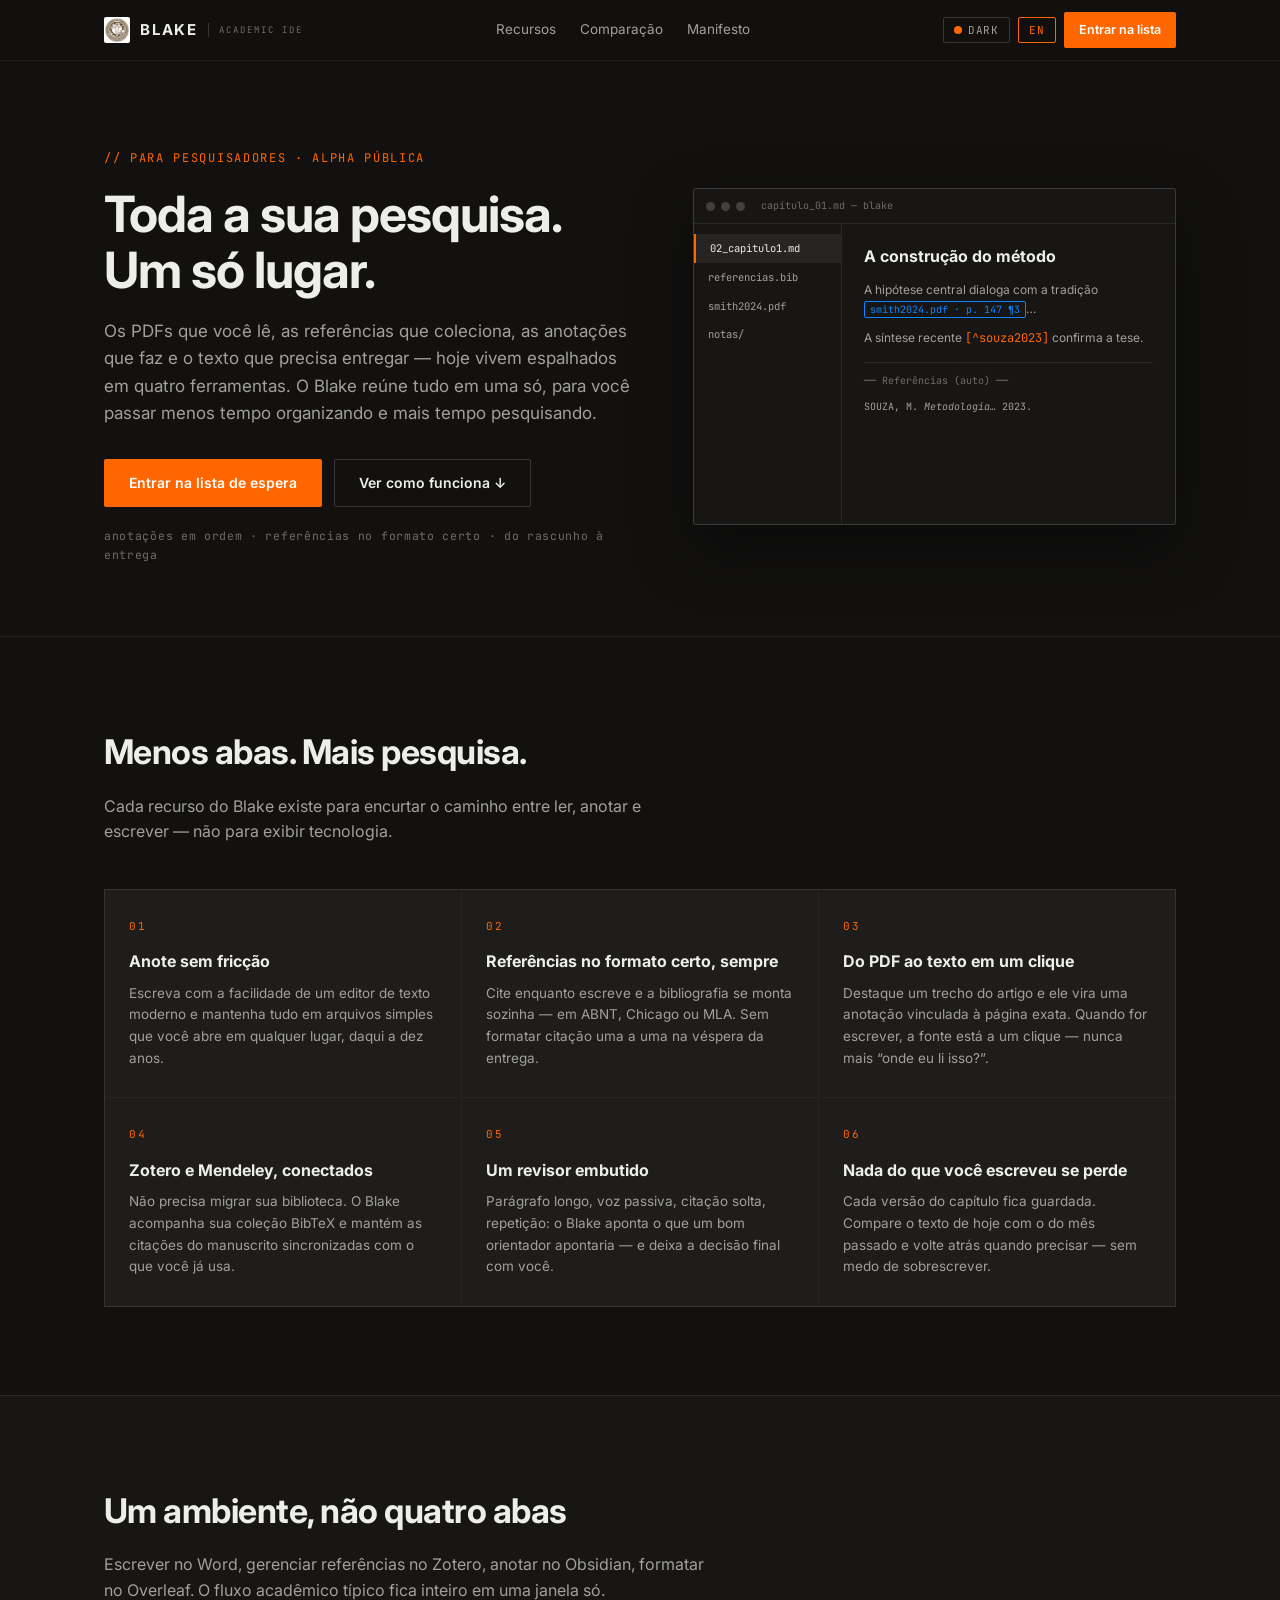
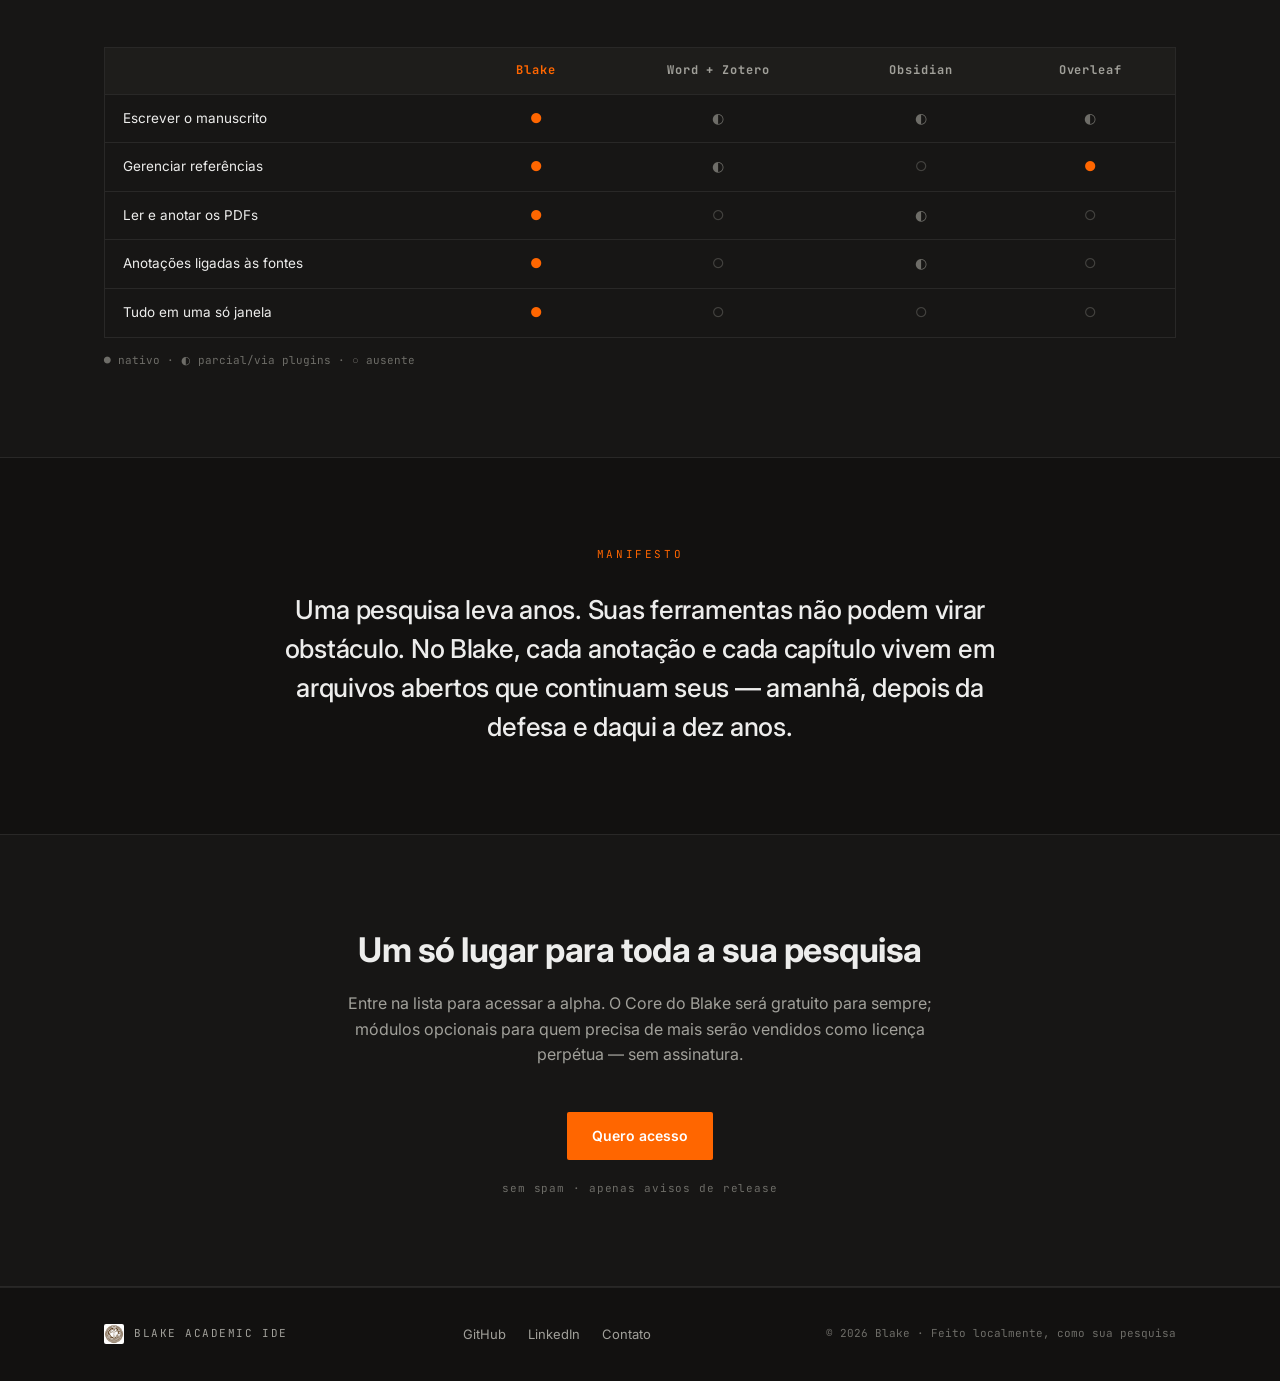
==== index.html @ e121a75e "Blake Academic IDE — landing page" ====
<!DOCTYPE html>
<html lang="pt-BR">
<head>
  <meta charset="UTF-8" />
  <meta name="viewport" content="width=device-width, initial-scale=1.0" />
  <title>Blake — Toda a sua pesquisa em um só lugar</title>
  <meta name="description" content="Blake reúne em uma única ferramenta os PDFs que você lê, as referências que coleciona, as anotações que faz e o texto que precisa entregar. Menos abas, mais pesquisa." />
  <link rel="canonical" href="https://vfermino.github.io/blake-site/" />

  <!-- Open Graph / LinkedIn -->
  <meta property="og:type" content="website" />
  <meta property="og:url" content="https://vfermino.github.io/blake-site/" />
  <meta property="og:title" content="Blake — Toda a sua pesquisa em um só lugar" />
  <meta property="og:description" content="PDFs, referências, anotações e o manuscrito em uma única ferramenta. Menos abas, mais pesquisa." />
  <meta property="og:image" content="https://vfermino.github.io/blake-site/assets/og-image.png" />
  <meta property="og:image:width" content="1200" />
  <meta property="og:image:height" content="630" />
  <meta property="og:locale" content="pt_BR" />
  <meta property="og:locale:alternate" content="en_US" />
  <meta name="twitter:card" content="summary_large_image" />
  <meta name="twitter:title" content="Blake — Toda a sua pesquisa em um só lugar" />
  <meta name="twitter:description" content="PDFs, referências, anotações e o manuscrito em uma única ferramenta. Menos abas, mais pesquisa." />
  <meta name="twitter:image" content="https://vfermino.github.io/blake-site/assets/og-image.png" />

  <link rel="icon" type="image/png" href="assets/icon.png" />
  <link rel="preconnect" href="https://fonts.googleapis.com" />
  <link rel="preconnect" href="https://fonts.gstatic.com" crossorigin />
  <link href="https://fonts.googleapis.com/css2?family=Inter:wght@400;500;600;700&family=JetBrains+Mono:wght@400;500;600&display=swap" rel="stylesheet" />
  <link rel="stylesheet" href="style.css" />
</head>
<body>

  <header class="site-header">
    <div class="container header-inner">
      <a href="#" class="brand">
        <img src="assets/icon.png" alt="Blake" class="brand-icon" />
        <span class="brand-name">BLAKE</span>
        <span class="brand-tag">ACADEMIC&nbsp;IDE</span>
      </a>
      <nav class="header-nav">
        <a href="#features" data-pt="Recursos" data-en="Features">Recursos</a>
        <a href="#compare" data-pt="Comparação" data-en="Compare">Comparação</a>
        <a href="#manifesto" data-pt="Manifesto" data-en="Manifesto">Manifesto</a>
      </nav>
      <div class="header-actions">
        <button id="theme-toggle" class="chip-btn" aria-label="Alternar tema" title="Tema claro/escuro">
          <span class="theme-dot"></span><span id="theme-label">DARK</span>
        </button>
        <button id="lang-toggle" class="chip-btn chip-btn-accent">EN</button>
        <a href="#waitlist" class="btn btn-primary btn-sm" data-pt="Entrar na lista" data-en="Join waitlist">Entrar na lista</a>
      </div>
    </div>
  </header>

  <main>
    <!-- HERO -->
    <section class="hero">
      <div class="container hero-grid">
        <div class="hero-copy">
          <p class="hero-kicker mono">// <span data-pt="PARA PESQUISADORES · ALPHA PÚBLICA" data-en="FOR RESEARCHERS · PUBLIC ALPHA">PARA PESQUISADORES · ALPHA PÚBLICA</span></p>
          <h1 data-pt="Toda a sua pesquisa. Um só lugar." data-en="All your research. One place.">Toda a sua pesquisa. Um só lugar.</h1>
          <p class="hero-sub" data-pt="Os PDFs que você lê, as referências que coleciona, as anotações que faz e o texto que precisa entregar — hoje vivem espalhados em quatro ferramentas. O Blake reúne tudo em uma só, para você passar menos tempo organizando e mais tempo pesquisando." data-en="The PDFs you read, the references you collect, the notes you take, and the text you need to submit — today they live scattered across four tools. Blake brings them together, so you spend less time organizing and more time researching.">
            Os PDFs que você lê, as referências que coleciona, as anotações que faz e o texto que precisa entregar — hoje vivem espalhados em quatro ferramentas. O Blake reúne tudo em uma só, para você passar menos tempo organizando e mais tempo pesquisando.
          </p>
          <div class="hero-ctas">
            <a href="#waitlist" class="btn btn-primary" data-pt="Entrar na lista de espera" data-en="Join the waitlist">Entrar na lista de espera</a>
            <a href="#features" class="btn btn-ghost" data-pt="Ver como funciona ↓" data-en="See how it works ↓">Ver como funciona ↓</a>
          </div>
          <p class="hero-note mono" data-pt="anotações em ordem · referências no formato certo · do rascunho à entrega" data-en="notes in order · references done right · from draft to submission">anotações em ordem · referências no formato certo · do rascunho à entrega</p>
        </div>

        <!-- Mock do app em HTML/CSS puro -->
        <div class="hero-mock" aria-hidden="true">
          <div class="mock-titlebar">
            <span class="mock-dot"></span><span class="mock-dot"></span><span class="mock-dot"></span>
            <span class="mock-title mono">capítulo_01.md — blake</span>
          </div>
          <div class="mock-body">
            <div class="mock-sidebar">
              <div class="mock-sb-item active mono">02_capitulo1.md</div>
              <div class="mock-sb-item mono">referencias.bib</div>
              <div class="mock-sb-item mono">smith2024.pdf</div>
              <div class="mock-sb-item mono">notas/</div>
            </div>
            <div class="mock-editor">
              <p class="mock-h1">A construção do método</p>
              <p>A hipótese central dialoga com a tradição <span class="mock-anchor" title="âncora PDF">smith2024.pdf · p. 147 ¶3</span>…</p>
              <p class="mock-cite">A síntese recente <span class="cite-key mono">[^souza2023]</span> confirma a tese.</p>
              <div class="mock-biblio">
                <p class="mono biblio-title">── Referências (auto) ──</p>
                <p class="mono">SOUZA, M. <em>Metodologia…</em> 2023.</p>
              </div>
            </div>
          </div>
        </div>
      </div>
    </section>

    <!-- FEATURES -->
    <section id="features" class="section">
      <div class="container">
        <h2 class="section-title" data-pt="Menos abas. Mais pesquisa." data-en="Fewer tabs. More research.">Menos abas. Mais pesquisa.</h2>
        <p class="section-sub" data-pt="Cada recurso do Blake existe para encurtar o caminho entre ler, anotar e escrever — não para exibir tecnologia." data-en="Every Blake feature exists to shorten the path between reading, note-taking, and writing — not to showcase technology."></p>
        <div class="features-grid">
          <div class="feature-card">
            <span class="feature-num mono">01</span>
            <h3 data-pt="Anote sem fricção" data-en="Take notes without friction">Anote sem fricção</h3>
            <p data-pt="Escreva com a facilidade de um editor de texto moderno e mantenha tudo em arquivos simples que você abre em qualquer lugar, daqui a dez anos." data-en="Write with the ease of a modern text editor and keep everything in plain files you can open anywhere, ten years from now."></p>
          </div>
          <div class="feature-card">
            <span class="feature-num mono">02</span>
            <h3 data-pt="Referências no formato certo, sempre" data-en="References in the right format, always">Referências no formato certo, sempre</h3>
            <p data-pt="Cite enquanto escreve e a bibliografia se monta sozinha — em ABNT, Chicago ou MLA. Sem formatar citação uma a uma na véspera da entrega." data-en="Cite as you write and the bibliography builds itself — in ABNT, Chicago, or MLA. No more formatting citations one by one the night before submission."></p>
          </div>
          <div class="feature-card">
            <span class="feature-num mono">03</span>
            <h3 data-pt="Do PDF ao texto em um clique" data-en="From PDF to text in one click">Do PDF ao texto em um clique</h3>
            <p data-pt="Destaque um trecho do artigo e ele vira uma anotação vinculada à página exata. Quando for escrever, a fonte está a um clique — nunca mais “onde eu li isso?”." data-en="Highlight a passage and it becomes a note linked to the exact page. When you write, the source is one click away — no more “where did I read that?”."></p>
          </div>
          <div class="feature-card">
            <span class="feature-num mono">04</span>
            <h3 data-pt="Zotero e Mendeley, conectados" data-en="Zotero and Mendeley, connected">Zotero e Mendeley, conectados</h3>
            <p data-pt="Não precisa migrar sua biblioteca. O Blake acompanha sua coleção BibTeX e mantém as citações do manuscrito sincronizadas com o que você já usa." data-en="No need to migrate your library. Blake follows your BibTeX collection and keeps manuscript citations in sync with what you already use."></p>
          </div>
          <div class="feature-card">
            <span class="feature-num mono">05</span>
            <h3 data-pt="Um revisor embutido" data-en="A built-in reviewer">Um revisor embutido</h3>
            <p data-pt="Parágrafo longo, voz passiva, citação solta, repetição: o Blake aponta o que um bom orientador apontaria — e deixa a decisão final com você." data-en="Long paragraphs, passive voice, orphan citations, repetition: Blake points out what a good advisor would — and leaves the final call to you."></p>
          </div>
          <div class="feature-card">
            <span class="feature-num mono">06</span>
            <h3 data-pt="Nada do que você escreveu se perde" data-en="Nothing you wrote is ever lost">Nada do que você escreveu se perde</h3>
            <p data-pt="Cada versão do capítulo fica guardada. Compare o texto de hoje com o do mês passado e volte atrás quando precisar — sem medo de sobrescrever." data-en="Every chapter version is kept. Compare today's text with last month's and go back whenever you need — without fear of overwriting."></p>
          </div>
        </div>
      </div>
    </section>

    <!-- COMPARE -->
    <section id="compare" class="section section-alt">
      <div class="container">
        <h2 class="section-title" data-pt="Um ambiente, não quatro abas" data-en="One environment, not four tabs">Um ambiente, não quatro abas</h2>
        <p class="section-sub" data-pt="Escrever no Word, gerenciar referências no Zotero, anotar no Obsidian, formatar no Overleaf. O fluxo acadêmico típico fica inteiro em uma janela só." data-en="Writing in Word, managing references in Zotero, taking notes in Obsidian, formatting in Overleaf. The typical academic workflow fits in a single window."></p>
        <div class="table-wrap">
          <table class="compare-table">
            <thead>
              <tr>
                <th></th>
                <th>Blake</th>
                <th>Word + Zotero</th>
                <th>Obsidian</th>
                <th>Overleaf</th>
              </tr>
            </thead>
            <tbody>
              <tr>
                <td data-pt="Escrever o manuscrito" data-en="Writing the manuscript">Escrever o manuscrito</td>
                <td class="yes">●</td><td class="partial">◐</td><td class="partial">◐</td><td class="partial">◐</td>
              </tr>
              <tr>
                <td data-pt="Gerenciar referências" data-en="Managing references">Gerenciar referências</td>
                <td class="yes">●</td><td class="partial">◐</td><td class="no">○</td><td class="yes">●</td>
              </tr>
              <tr>
                <td data-pt="Ler e anotar os PDFs" data-en="Reading and annotating PDFs">Ler e anotar os PDFs</td>
                <td class="yes">●</td><td class="no">○</td><td class="partial">◐</td><td class="no">○</td>
              </tr>
              <tr>
                <td data-pt="Anotações ligadas às fontes" data-en="Notes linked to sources">Anotações ligadas às fontes</td>
                <td class="yes">●</td><td class="no">○</td><td class="partial">◐</td><td class="no">○</td>
              </tr>
              <tr>
                <td data-pt="Tudo em uma só janela" data-en="All in a single window">Tudo em uma só janela</td>
                <td class="yes">●</td><td class="no">○</td><td class="no">○</td><td class="no">○</td>
              </tr>
            </tbody>
          </table>
        </div>
        <p class="table-legend mono">● <span data-pt="nativo" data-en="native">nativo</span> · ◐ <span data-pt="parcial/via plugins" data-en="partial/via plugins">parcial/via plugins</span> · ○ <span data-pt="ausente" data-en="absent">ausente</span></p>
      </div>
    </section>

    <!-- MANIFESTO -->
    <section id="manifesto" class="section manifesto">
      <div class="container manifesto-inner">
        <p class="mono manifesto-kicker">MANIFESTO</p>
        <blockquote>
          <p data-pt="Uma pesquisa leva anos. Suas ferramentas não podem virar obstáculo. No Blake, cada anotação e cada capítulo vivem em arquivos abertos que continuam seus — amanhã, depois da defesa e daqui a dez anos." data-en="Research takes years. Your tools must not become the obstacle. In Blake, every note and every chapter lives in open files that remain yours — tomorrow, after the defense, and ten years from now.">
            Uma pesquisa leva anos. Suas ferramentas não podem virar obstáculo. No Blake, cada anotação e cada capítulo vivem em arquivos abertos que continuam seus — amanhã, depois da defesa e daqui a dez anos.
          </p>
        </blockquote>
      </div>
    </section>

    <!-- WAITLIST -->
    <section id="waitlist" class="section section-alt waitlist">
      <div class="container waitlist-inner">
        <h2 class="section-title" data-pt="Um só lugar para toda a sua pesquisa" data-en="One place for all your research">Um só lugar para toda a sua pesquisa</h2>
        <p class="section-sub" data-pt="Entre na lista para acessar a alpha. O Core do Blake será gratuito para sempre; módulos opcionais para quem precisa de mais serão vendidos como licença perpétua — sem assinatura." data-en="Join the list to access the alpha. Blake's Core will be free forever; optional modules for those who need more are sold as a perpetual license — no subscription."></p>
        <div class="hero-ctas" style="justify-content: center;">
          <a href="https://tally.so/r/J94bpX" target="_blank" rel="noopener" class="btn btn-primary" data-pt="Quero acesso" data-en="Get access">Quero acesso</a>
        </div>
        <p class="waitlist-note mono" data-pt="sem spam · apenas avisos de release" data-en="no spam · release announcements only">sem spam · apenas avisos de release</p>
      </div>
    </section>
  </main>

  <footer class="site-footer">
    <div class="container footer-inner">
      <div class="footer-brand">
        <img src="assets/icon.png" alt="" class="brand-icon" />
        <span class="mono">BLAKE ACADEMIC IDE</span>
      </div>
      <nav class="footer-links">
        <!-- TODO: preencher URLs reais -->
        <a href="https://github.com/vfermino" data-pt="GitHub" data-en="GitHub">GitHub</a>
        <a href="https://www.linkedin.com/in/victorfermino/" data-pt="LinkedIn" data-en="LinkedIn">LinkedIn</a>
        <a href="mailto:victors@alumni.usp.br" data-pt="Contato" data-en="Contact">Contato</a>
      </nav>
      <p class="footer-copy mono">© 2026 Blake · <span data-pt="Feito localmente, como sua pesquisa" data-en="Built locally, like your research">Feito localmente, como sua pesquisa</span></p>
    </div>
  </footer>

  <script src="script.js"></script>
</body>
</html>
---- style.css ----
/* Blake Academic IDE — landing page
   Tokens espelhados de DESIGN.md / src/index.css */

:root {
  --bg-app: #121110;
  --bg-sidebar: #171615;
  --bg-card: #1e1d1b;
  --bg-card-hover: #262523;
  --bg-input: #151413;
  --border: rgba(255, 255, 255, 0.08);
  --border-strong: rgba(255, 255, 255, 0.16);
  --text-primary: #ededec;
  --text-secondary: #a1a09a;
  --text-muted: #6e6d68;
  --accent: #ff6600;
  --accent-hover: #ff771a;
  --cobalt: #0a84ff;
  --radius: 2px;
  --ease: cubic-bezier(0.16, 1, 0.3, 1);
  --font-sans: "Inter", -apple-system, "SF Pro Text", sans-serif;
  --font-mono: "JetBrains Mono", "SF Mono", monospace;
}

body.light {
  --bg-app: #f5f4ef;
  --bg-sidebar: #ebeae3;
  --bg-card: #ffffff;
  --bg-card-hover: #f0efe8;
  --bg-input: #e8e7df;
  --border: rgba(0, 0, 0, 0.08);
  --border-strong: rgba(0, 0, 0, 0.18);
  --text-primary: #121110;
  --text-secondary: #5e5d57;
  --text-muted: #94938c;
  --accent: #e65100;
  --accent-hover: #f5620a;
  --cobalt: #1565c0;
}

* { margin: 0; padding: 0; box-sizing: border-box; }

html { scroll-behavior: smooth; }

body {
  background: var(--bg-app);
  color: var(--text-primary);
  font-family: var(--font-sans);
  line-height: 1.6;
  transition: background 140ms var(--ease), color 140ms var(--ease);
}

.mono { font-family: var(--font-mono); }

.container {
  max-width: 1120px;
  margin: 0 auto;
  padding: 0 24px;
}

/* ── Header ─────────────────────────────── */
.site-header {
  position: sticky;
  top: 0;
  z-index: 50;
  background: color-mix(in srgb, var(--bg-app) 85%, transparent);
  backdrop-filter: blur(8px);
  border-bottom: 1px solid var(--border);
}

.header-inner {
  display: flex;
  align-items: center;
  justify-content: space-between;
  gap: 16px;
  height: 60px;
}

.brand {
  display: flex;
  align-items: center;
  gap: 10px;
  text-decoration: none;
  color: var(--text-primary);
}

.brand-icon { width: 26px; height: 26px; border-radius: var(--radius); }

.brand-name { font-weight: 700; letter-spacing: 0.12em; font-size: 15px; }

.brand-tag {
  font-family: var(--font-mono);
  font-size: 9px;
  letter-spacing: 0.22em;
  color: var(--text-muted);
  border-left: 1px solid var(--border-strong);
  padding-left: 10px;
}

.header-nav { display: flex; gap: 24px; }

.header-nav a {
  color: var(--text-secondary);
  text-decoration: none;
  font-size: 13.5px;
  transition: color 90ms var(--ease);
}

.header-nav a:hover { color: var(--text-primary); }

.header-actions { display: flex; align-items: center; gap: 8px; }

.chip-btn {
  font-family: var(--font-mono);
  font-size: 11px;
  letter-spacing: 0.08em;
  color: var(--text-secondary);
  background: transparent;
  border: 1px solid var(--border-strong);
  border-radius: var(--radius);
  padding: 5px 10px;
  cursor: pointer;
  display: inline-flex;
  align-items: center;
  gap: 6px;
  transition: all 90ms var(--ease);
}

.chip-btn:hover { color: var(--text-primary); border-color: var(--text-muted); }

.chip-btn-accent { color: var(--accent); border-color: var(--accent); }
.chip-btn-accent:hover { color: var(--accent-hover); border-color: var(--accent-hover); }

.theme-dot {
  width: 8px; height: 8px;
  border-radius: 50%;
  background: var(--accent);
}

/* ── Botões ─────────────────────────────── */
.btn {
  display: inline-block;
  font-weight: 600;
  font-size: 14px;
  text-decoration: none;
  border-radius: var(--radius);
  padding: 12px 24px;
  border: 1px solid transparent;
  cursor: pointer;
  transition: all 90ms var(--ease);
}

.btn-primary {
  background: var(--accent);
  color: #fff;
}
.btn-primary:hover { background: var(--accent-hover); }

.btn-ghost {
  color: var(--text-primary);
  border-color: var(--border-strong);
}
.btn-ghost:hover { border-color: var(--text-muted); background: var(--bg-card); }

.btn-sm { padding: 7px 14px; font-size: 12.5px; }

/* ── Hero ───────────────────────────────── */
.hero { padding: 88px 0 72px; border-bottom: 1px solid var(--border); }

.hero-grid {
  display: grid;
  grid-template-columns: 1.05fr 0.95fr;
  gap: 56px;
  align-items: center;
}

.hero-kicker {
  color: var(--accent);
  font-size: 12px;
  letter-spacing: 0.14em;
  margin-bottom: 18px;
}

.hero h1 {
  font-size: clamp(32px, 4.4vw, 50px);
  font-weight: 700;
  line-height: 1.12;
  letter-spacing: -0.02em;
  margin-bottom: 20px;
}

.hero-sub {
  color: var(--text-secondary);
  font-size: 17px;
  max-width: 52ch;
  margin-bottom: 32px;
}

.hero-ctas { display: flex; gap: 12px; flex-wrap: wrap; margin-bottom: 20px; }

.hero-note { color: var(--text-muted); font-size: 11.5px; letter-spacing: 0.06em; }

/* Mock do app */
.hero-mock {
  border: 1px solid var(--border-strong);
  border-radius: 3px;
  background: var(--bg-sidebar);
  box-shadow: 0 24px 64px rgba(0, 0, 0, 0.45);
  overflow: hidden;
  font-size: 12px;
}

body.light .hero-mock { box-shadow: 0 24px 64px rgba(0, 0, 0, 0.12); }

.mock-titlebar {
  display: flex;
  align-items: center;
  gap: 6px;
  padding: 9px 12px;
  border-bottom: 1px solid var(--border);
}

.mock-dot { width: 9px; height: 9px; border-radius: 50%; background: var(--text-muted); opacity: 0.5; }

.mock-title { margin-left: 10px; color: var(--text-muted); font-size: 10px; }

.mock-body { display: grid; grid-template-columns: 148px 1fr; min-height: 300px; }

.mock-sidebar { border-right: 1px solid var(--border); padding: 10px 0; }

.mock-sb-item {
  padding: 6px 14px;
  color: var(--text-secondary);
  font-size: 10.5px;
  white-space: nowrap;
  overflow: hidden;
  text-overflow: ellipsis;
}

.mock-sb-item.active {
  color: var(--text-primary);
  background: var(--bg-card-hover);
  border-left: 2px solid var(--accent);
}

.mock-editor { padding: 20px 22px; color: var(--text-secondary); }

.mock-h1 {
  font-size: 16px;
  font-weight: 700;
  color: var(--text-primary);
  margin-bottom: 12px;
}

.mock-editor p { margin-bottom: 10px; }

.mock-anchor {
  font-family: var(--font-mono);
  font-size: 10px;
  color: var(--cobalt);
  border: 1px solid var(--cobalt);
  border-radius: var(--radius);
  padding: 1px 5px;
}

.lint-badge {
  font-size: 9px;
  color: #ffa502;
  border: 1px solid #ffa502;
  border-radius: var(--radius);
  padding: 1px 5px;
  margin-right: 6px;
}

.cite-key { color: var(--accent); }

.mock-biblio {
  border-top: 1px solid var(--border);
  margin-top: 14px;
  padding-top: 10px;
  font-size: 10px;
}

.biblio-title { color: var(--text-muted); margin-bottom: 6px; }

/* ── Seções ─────────────────────────────── */
.section { padding: 88px 0; }

.section-alt { background: var(--bg-sidebar); border-top: 1px solid var(--border); border-bottom: 1px solid var(--border); }

.section-title {
  font-size: clamp(24px, 3vw, 34px);
  font-weight: 700;
  letter-spacing: -0.015em;
  margin-bottom: 14px;
}

.section-sub { color: var(--text-secondary); max-width: 60ch; margin-bottom: 44px; }

/* Features */
.features-grid {
  display: grid;
  grid-template-columns: repeat(3, 1fr);
  gap: 1px;
  background: var(--border);
  border: 1px solid var(--border);
}

.feature-card {
  background: var(--bg-card);
  padding: 28px 24px;
  transition: background 90ms var(--ease);
}

.feature-card:hover { background: var(--bg-card-hover); }

.feature-num { color: var(--accent); font-size: 11px; letter-spacing: 0.14em; display: block; margin-bottom: 14px; }

.feature-card h3 { font-size: 16px; margin-bottom: 8px; }

.feature-card p { color: var(--text-secondary); font-size: 13.5px; }

/* Compare */
.table-wrap { overflow-x: auto; border: 1px solid var(--border); }

.compare-table {
  width: 100%;
  border-collapse: collapse;
  font-size: 13.5px;
  min-width: 640px;
}

.compare-table th, .compare-table td {
  padding: 13px 18px;
  text-align: center;
  border-bottom: 1px solid var(--border);
}

.compare-table th {
  font-family: var(--font-mono);
  font-size: 12px;
  letter-spacing: 0.08em;
  color: var(--text-secondary);
  background: var(--bg-card);
}

.compare-table th:first-child, .compare-table td:first-child {
  text-align: left;
  color: var(--text-secondary);
}

.compare-table tbody tr:last-child td { border-bottom: none; }

.compare-table td:first-child { color: var(--text-primary); }

.compare-table col.yes, .yes { color: var(--accent); }
.partial { color: var(--text-muted); }
.no { color: var(--text-muted); opacity: 0.5; }

.compare-table th:nth-child(2) { color: var(--accent); }

.table-legend { margin-top: 14px; color: var(--text-muted); font-size: 11px; }

/* Manifesto */
.manifesto { text-align: center; }

.manifesto-inner { max-width: 760px; }

.manifesto-kicker { color: var(--accent); font-size: 11px; letter-spacing: 0.24em; margin-bottom: 26px; }

.manifesto blockquote p {
  font-size: clamp(19px, 2.4vw, 26px);
  line-height: 1.5;
  font-weight: 500;
  letter-spacing: -0.01em;
}

/* Waitlist */
.waitlist { text-align: center; }

.waitlist-inner { max-width: 640px; }

.waitlist-form {
  display: flex;
  gap: 10px;
  justify-content: center;
  flex-wrap: wrap;
}

.waitlist-form input {
  flex: 1;
  min-width: 240px;
  background: var(--bg-input);
  border: 1px solid var(--border-strong);
  border-radius: var(--radius);
  color: var(--text-primary);
  font-family: var(--font-sans);
  font-size: 14px;
  padding: 12px 16px;
  outline: none;
  transition: border-color 90ms var(--ease);
}

.waitlist-form input:focus { border-color: var(--accent); }

.waitlist-feedback { margin-top: 16px; color: #2ed573; font-size: 12.5px; }

.waitlist-note { margin-top: 18px; color: var(--text-muted); font-size: 11px; letter-spacing: 0.08em; }

/* Footer */
.site-footer { border-top: 1px solid var(--border); padding: 36px 0; }

.footer-inner {
  display: flex;
  align-items: center;
  justify-content: space-between;
  gap: 20px;
  flex-wrap: wrap;
}

.footer-brand { display: flex; align-items: center; gap: 10px; color: var(--text-secondary); font-size: 11px; letter-spacing: 0.14em; }
.footer-brand .brand-icon { width: 20px; height: 20px; }

.footer-links { display: flex; gap: 22px; }

.footer-links a { color: var(--text-secondary); text-decoration: none; font-size: 13px; transition: color 90ms var(--ease); }
.footer-links a:hover { color: var(--text-primary); }

.footer-copy { color: var(--text-muted); font-size: 11px; }

/* ── Responsivo ─────────────────────────── */
@media (max-width: 900px) {
  .hero { padding: 56px 0; }
  .hero-grid { grid-template-columns: 1fr; gap: 40px; }
  .hero-mock { max-width: 560px; }
  .features-grid { grid-template-columns: 1fr 1fr; }
  .header-nav { display: none; }
}

@media (max-width: 560px) {
  .features-grid { grid-template-columns: 1fr; }
  .section { padding: 64px 0; }
  .brand-tag { display: none; }
  .btn { width: 100%; text-align: center; }
  .hero-ctas { flex-direction: column; }
  .waitlist-form .btn { width: auto; }
}
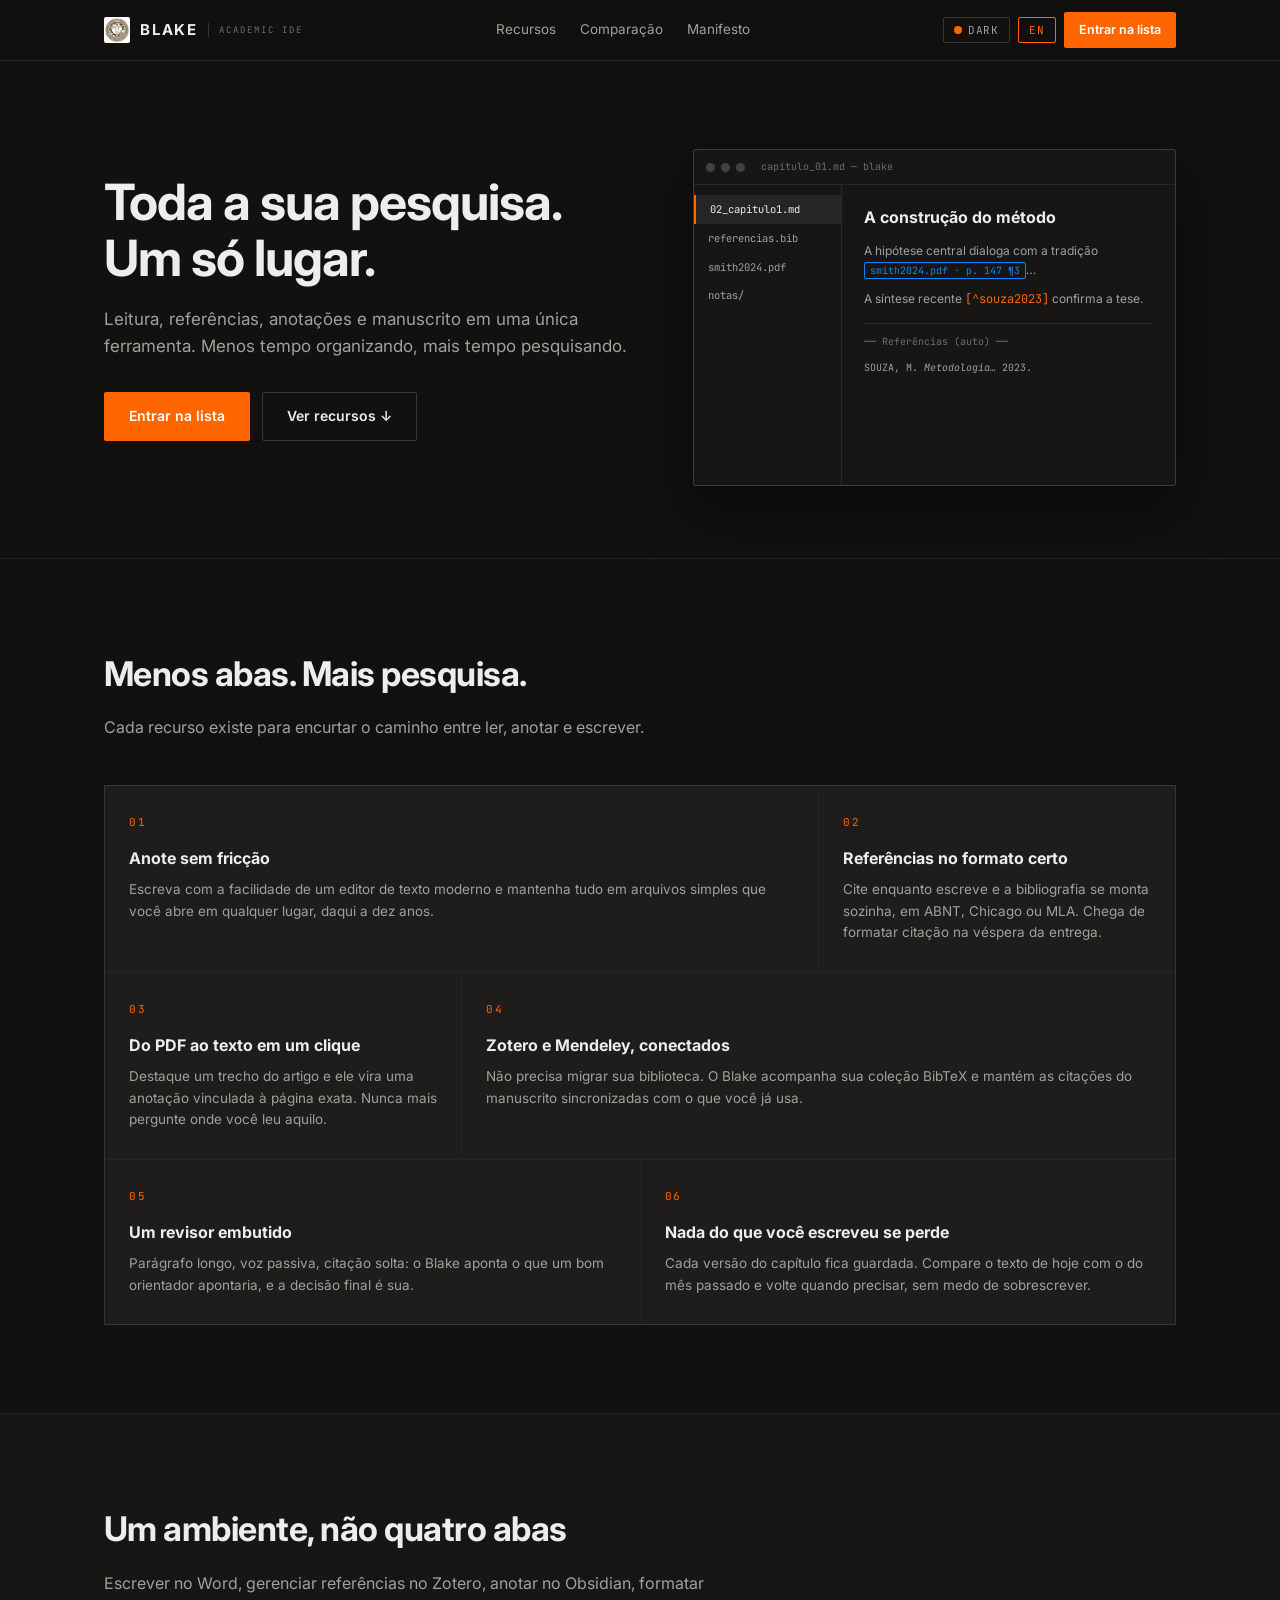
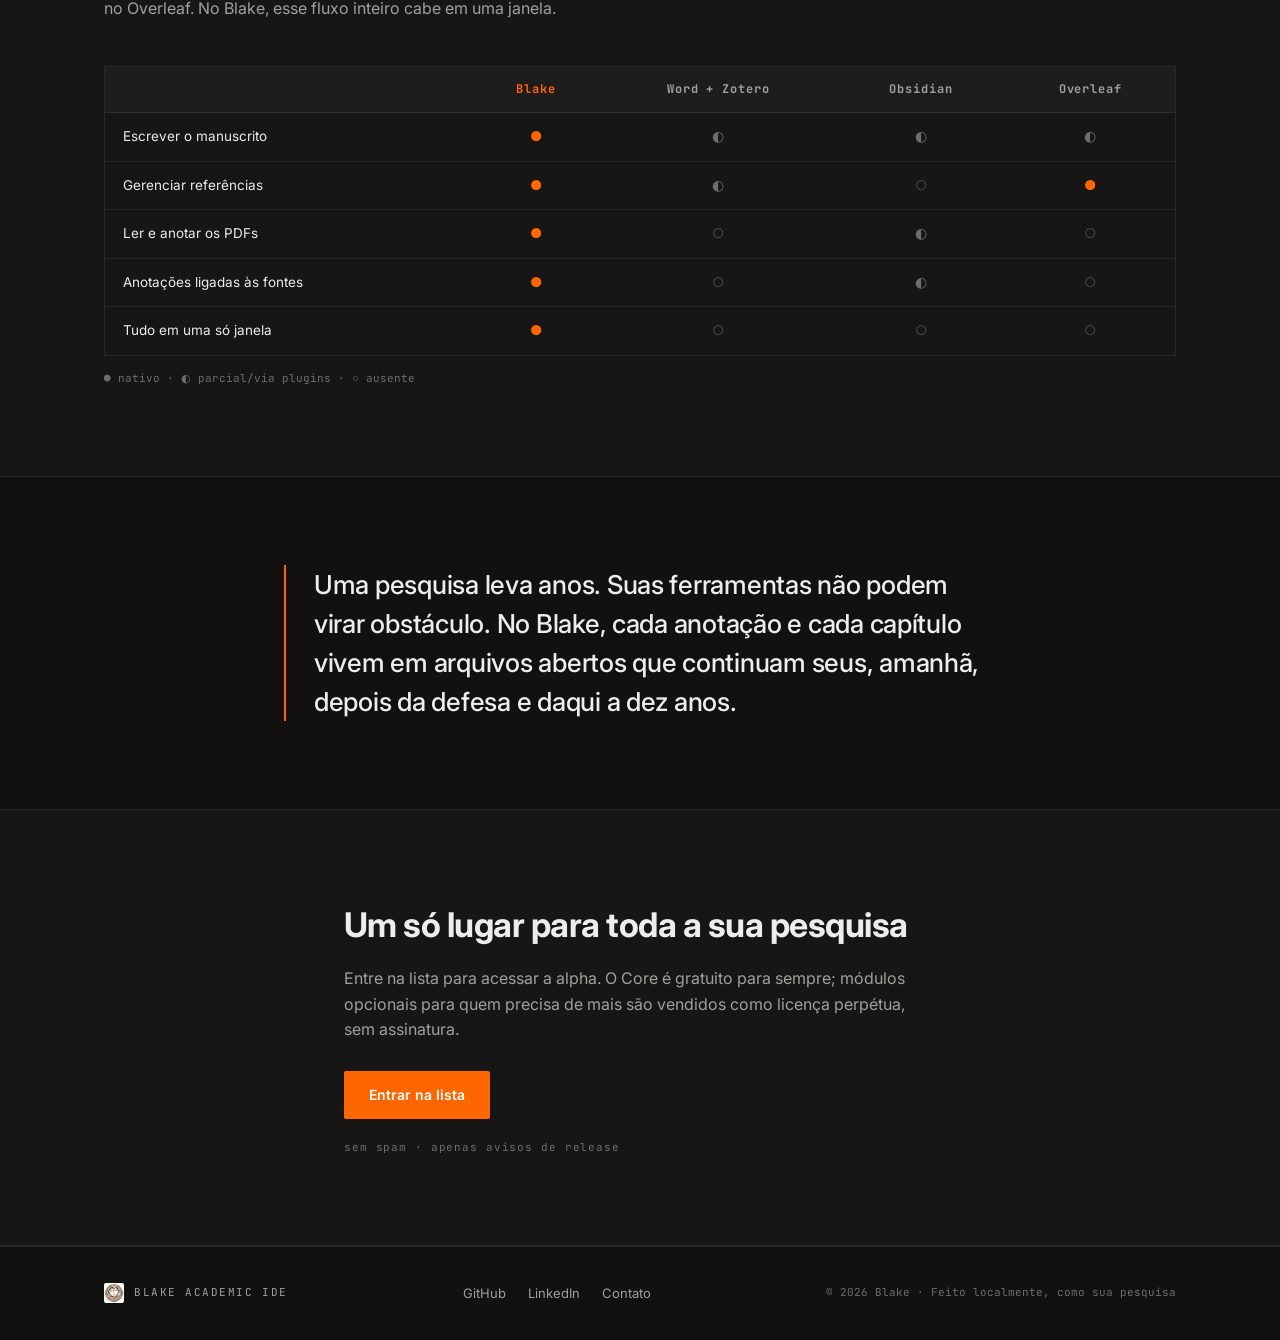
==== commit 5a7ddea6: "design: alinhamento taste-skill (sem eyebrows, anti-center, bento assimétrico, sem em-dash)" ====
--- a/index.html
+++ b/index.html
@@ -47,7 +47,7 @@
           <span class="theme-dot"></span><span id="theme-label">DARK</span>
         </button>
         <button id="lang-toggle" class="chip-btn chip-btn-accent">EN</button>
-        <a href="#waitlist" class="btn btn-primary btn-sm" data-pt="Entrar na lista" data-en="Join waitlist">Entrar na lista</a>
+        <a href="#waitlist" class="btn btn-primary btn-sm" data-pt="Entrar na lista" data-en="Join the list">Entrar na lista</a>
       </div>
     </div>
   </header>
@@ -57,19 +57,17 @@
     <section class="hero">
       <div class="container hero-grid">
         <div class="hero-copy">
-          <p class="hero-kicker mono">// <span data-pt="PARA PESQUISADORES · ALPHA PÚBLICA" data-en="FOR RESEARCHERS · PUBLIC ALPHA">PARA PESQUISADORES · ALPHA PÚBLICA</span></p>
           <h1 data-pt="Toda a sua pesquisa. Um só lugar." data-en="All your research. One place.">Toda a sua pesquisa. Um só lugar.</h1>
-          <p class="hero-sub" data-pt="Os PDFs que você lê, as referências que coleciona, as anotações que faz e o texto que precisa entregar — hoje vivem espalhados em quatro ferramentas. O Blake reúne tudo em uma só, para você passar menos tempo organizando e mais tempo pesquisando." data-en="The PDFs you read, the references you collect, the notes you take, and the text you need to submit — today they live scattered across four tools. Blake brings them together, so you spend less time organizing and more time researching.">
-            Os PDFs que você lê, as referências que coleciona, as anotações que faz e o texto que precisa entregar — hoje vivem espalhados em quatro ferramentas. O Blake reúne tudo em uma só, para você passar menos tempo organizando e mais tempo pesquisando.
+          <p class="hero-sub" data-pt="Leitura, referências, anotações e manuscrito em uma única ferramenta. Menos tempo organizando, mais tempo pesquisando." data-en="Reading, references, notes, and your manuscript in a single tool. Less time organizing, more time researching.">
+            Leitura, referências, anotações e manuscrito em uma única ferramenta. Menos tempo organizando, mais tempo pesquisando.
           </p>
           <div class="hero-ctas">
-            <a href="#waitlist" class="btn btn-primary" data-pt="Entrar na lista de espera" data-en="Join the waitlist">Entrar na lista de espera</a>
-            <a href="#features" class="btn btn-ghost" data-pt="Ver como funciona ↓" data-en="See how it works ↓">Ver como funciona ↓</a>
-          </div>
-          <p class="hero-note mono" data-pt="anotações em ordem · referências no formato certo · do rascunho à entrega" data-en="notes in order · references done right · from draft to submission">anotações em ordem · referências no formato certo · do rascunho à entrega</p>
-        </div>
-
-        <!-- Mock do app em HTML/CSS puro -->
+            <a href="#waitlist" class="btn btn-primary" data-pt="Entrar na lista" data-en="Join the list">Entrar na lista</a>
+            <a href="#features" class="btn btn-ghost" data-pt="Ver recursos ↓" data-en="See features ↓">Ver recursos ↓</a>
+          </div>
+        </div>
+
+        <!-- TODO: substituir este mock por screenshot real do app (1200x900+), assim que houver build com UI estável -->
         <div class="hero-mock" aria-hidden="true">
           <div class="mock-titlebar">
             <span class="mock-dot"></span><span class="mock-dot"></span><span class="mock-dot"></span>
@@ -100,37 +98,37 @@
     <section id="features" class="section">
       <div class="container">
         <h2 class="section-title" data-pt="Menos abas. Mais pesquisa." data-en="Fewer tabs. More research.">Menos abas. Mais pesquisa.</h2>
-        <p class="section-sub" data-pt="Cada recurso do Blake existe para encurtar o caminho entre ler, anotar e escrever — não para exibir tecnologia." data-en="Every Blake feature exists to shorten the path between reading, note-taking, and writing — not to showcase technology."></p>
+        <p class="section-sub" data-pt="Cada recurso existe para encurtar o caminho entre ler, anotar e escrever." data-en="Every feature exists to shorten the path between reading, note-taking, and writing."></p>
         <div class="features-grid">
-          <div class="feature-card">
+          <div class="feature-card span-4">
             <span class="feature-num mono">01</span>
             <h3 data-pt="Anote sem fricção" data-en="Take notes without friction">Anote sem fricção</h3>
             <p data-pt="Escreva com a facilidade de um editor de texto moderno e mantenha tudo em arquivos simples que você abre em qualquer lugar, daqui a dez anos." data-en="Write with the ease of a modern text editor and keep everything in plain files you can open anywhere, ten years from now."></p>
           </div>
-          <div class="feature-card">
+          <div class="feature-card span-2">
             <span class="feature-num mono">02</span>
-            <h3 data-pt="Referências no formato certo, sempre" data-en="References in the right format, always">Referências no formato certo, sempre</h3>
-            <p data-pt="Cite enquanto escreve e a bibliografia se monta sozinha — em ABNT, Chicago ou MLA. Sem formatar citação uma a uma na véspera da entrega." data-en="Cite as you write and the bibliography builds itself — in ABNT, Chicago, or MLA. No more formatting citations one by one the night before submission."></p>
-          </div>
-          <div class="feature-card">
+            <h3 data-pt="Referências no formato certo" data-en="References done right">Referências no formato certo</h3>
+            <p data-pt="Cite enquanto escreve e a bibliografia se monta sozinha, em ABNT, Chicago ou MLA. Chega de formatar citação na véspera da entrega." data-en="Cite as you write and the bibliography builds itself, in ABNT, Chicago, or MLA. No more formatting citations the night before."></p>
+          </div>
+          <div class="feature-card span-2">
             <span class="feature-num mono">03</span>
             <h3 data-pt="Do PDF ao texto em um clique" data-en="From PDF to text in one click">Do PDF ao texto em um clique</h3>
-            <p data-pt="Destaque um trecho do artigo e ele vira uma anotação vinculada à página exata. Quando for escrever, a fonte está a um clique — nunca mais “onde eu li isso?”." data-en="Highlight a passage and it becomes a note linked to the exact page. When you write, the source is one click away — no more “where did I read that?”."></p>
-          </div>
-          <div class="feature-card">
+            <p data-pt="Destaque um trecho do artigo e ele vira uma anotação vinculada à página exata. Nunca mais pergunte onde você leu aquilo." data-en="Highlight a passage and it becomes a note linked to the exact page. No more wondering where you read it."></p>
+          </div>
+          <div class="feature-card span-4">
             <span class="feature-num mono">04</span>
             <h3 data-pt="Zotero e Mendeley, conectados" data-en="Zotero and Mendeley, connected">Zotero e Mendeley, conectados</h3>
             <p data-pt="Não precisa migrar sua biblioteca. O Blake acompanha sua coleção BibTeX e mantém as citações do manuscrito sincronizadas com o que você já usa." data-en="No need to migrate your library. Blake follows your BibTeX collection and keeps manuscript citations in sync with what you already use."></p>
           </div>
-          <div class="feature-card">
+          <div class="feature-card span-3">
             <span class="feature-num mono">05</span>
             <h3 data-pt="Um revisor embutido" data-en="A built-in reviewer">Um revisor embutido</h3>
-            <p data-pt="Parágrafo longo, voz passiva, citação solta, repetição: o Blake aponta o que um bom orientador apontaria — e deixa a decisão final com você." data-en="Long paragraphs, passive voice, orphan citations, repetition: Blake points out what a good advisor would — and leaves the final call to you."></p>
-          </div>
-          <div class="feature-card">
+            <p data-pt="Parágrafo longo, voz passiva, citação solta: o Blake aponta o que um bom orientador apontaria, e a decisão final é sua." data-en="Long paragraphs, passive voice, orphan citations: Blake points out what a good advisor would, and the final call is yours."></p>
+          </div>
+          <div class="feature-card span-3">
             <span class="feature-num mono">06</span>
             <h3 data-pt="Nada do que você escreveu se perde" data-en="Nothing you wrote is ever lost">Nada do que você escreveu se perde</h3>
-            <p data-pt="Cada versão do capítulo fica guardada. Compare o texto de hoje com o do mês passado e volte atrás quando precisar — sem medo de sobrescrever." data-en="Every chapter version is kept. Compare today's text with last month's and go back whenever you need — without fear of overwriting."></p>
+            <p data-pt="Cada versão do capítulo fica guardada. Compare o texto de hoje com o do mês passado e volte quando precisar, sem medo de sobrescrever." data-en="Every chapter version is kept. Compare today's text with last month's and go back whenever you need, without fear of overwriting."></p>
           </div>
         </div>
       </div>
@@ -140,7 +138,7 @@
     <section id="compare" class="section section-alt">
       <div class="container">
         <h2 class="section-title" data-pt="Um ambiente, não quatro abas" data-en="One environment, not four tabs">Um ambiente, não quatro abas</h2>
-        <p class="section-sub" data-pt="Escrever no Word, gerenciar referências no Zotero, anotar no Obsidian, formatar no Overleaf. O fluxo acadêmico típico fica inteiro em uma janela só." data-en="Writing in Word, managing references in Zotero, taking notes in Obsidian, formatting in Overleaf. The typical academic workflow fits in a single window."></p>
+        <p class="section-sub" data-pt="Escrever no Word, gerenciar referências no Zotero, anotar no Obsidian, formatar no Overleaf. No Blake, esse fluxo inteiro cabe em uma janela." data-en="Writing in Word, managing references in Zotero, taking notes in Obsidian, formatting in Overleaf. In Blake, that whole workflow fits in a single window."></p>
         <div class="table-wrap">
           <table class="compare-table">
             <thead>
@@ -183,10 +181,9 @@
     <!-- MANIFESTO -->
     <section id="manifesto" class="section manifesto">
       <div class="container manifesto-inner">
-        <p class="mono manifesto-kicker">MANIFESTO</p>
         <blockquote>
-          <p data-pt="Uma pesquisa leva anos. Suas ferramentas não podem virar obstáculo. No Blake, cada anotação e cada capítulo vivem em arquivos abertos que continuam seus — amanhã, depois da defesa e daqui a dez anos." data-en="Research takes years. Your tools must not become the obstacle. In Blake, every note and every chapter lives in open files that remain yours — tomorrow, after the defense, and ten years from now.">
-            Uma pesquisa leva anos. Suas ferramentas não podem virar obstáculo. No Blake, cada anotação e cada capítulo vivem em arquivos abertos que continuam seus — amanhã, depois da defesa e daqui a dez anos.
+          <p data-pt="Uma pesquisa leva anos. Suas ferramentas não podem virar obstáculo. No Blake, cada anotação e cada capítulo vivem em arquivos abertos que continuam seus, amanhã, depois da defesa e daqui a dez anos." data-en="Research takes years. Your tools must not become the obstacle. In Blake, every note and every chapter lives in open files that remain yours, tomorrow, after the defense, and ten years from now.">
+            Uma pesquisa leva anos. Suas ferramentas não podem virar obstáculo. No Blake, cada anotação e cada capítulo vivem em arquivos abertos que continuam seus, amanhã, depois da defesa e daqui a dez anos.
           </p>
         </blockquote>
       </div>
@@ -196,9 +193,9 @@
     <section id="waitlist" class="section section-alt waitlist">
       <div class="container waitlist-inner">
         <h2 class="section-title" data-pt="Um só lugar para toda a sua pesquisa" data-en="One place for all your research">Um só lugar para toda a sua pesquisa</h2>
-        <p class="section-sub" data-pt="Entre na lista para acessar a alpha. O Core do Blake será gratuito para sempre; módulos opcionais para quem precisa de mais serão vendidos como licença perpétua — sem assinatura." data-en="Join the list to access the alpha. Blake's Core will be free forever; optional modules for those who need more are sold as a perpetual license — no subscription."></p>
-        <div class="hero-ctas" style="justify-content: center;">
-          <a href="https://tally.so/r/J94bpX" target="_blank" rel="noopener" class="btn btn-primary" data-pt="Quero acesso" data-en="Get access">Quero acesso</a>
+        <p class="section-sub" data-pt="Entre na lista para acessar a alpha. O Core é gratuito para sempre; módulos opcionais para quem precisa de mais são vendidos como licença perpétua, sem assinatura." data-en="Join the list to access the alpha. Core is free forever; optional modules for those who need more are sold as a perpetual license, no subscription."></p>
+        <div class="hero-ctas">
+          <a href="https://tally.so/r/J94bpX" target="_blank" rel="noopener" class="btn btn-primary" data-pt="Entrar na lista" data-en="Join the list">Entrar na lista</a>
         </div>
         <p class="waitlist-note mono" data-pt="sem spam · apenas avisos de release" data-en="no spam · release announcements only">sem spam · apenas avisos de release</p>
       </div>
@@ -212,7 +209,6 @@
         <span class="mono">BLAKE ACADEMIC IDE</span>
       </div>
       <nav class="footer-links">
-        <!-- TODO: preencher URLs reais -->
         <a href="https://github.com/vfermino" data-pt="GitHub" data-en="GitHub">GitHub</a>
         <a href="https://www.linkedin.com/in/victorfermino/" data-pt="LinkedIn" data-en="LinkedIn">LinkedIn</a>
         <a href="mailto:victors@alumni.usp.br" data-pt="Contato" data-en="Contact">Contato</a>
--- a/style.css
+++ b/style.css
@@ -173,13 +173,6 @@
   align-items: center;
 }
 
-.hero-kicker {
-  color: var(--accent);
-  font-size: 12px;
-  letter-spacing: 0.14em;
-  margin-bottom: 18px;
-}
-
 .hero h1 {
   font-size: clamp(32px, 4.4vw, 50px);
   font-weight: 700;
@@ -196,8 +189,6 @@
 }
 
 .hero-ctas { display: flex; gap: 12px; flex-wrap: wrap; margin-bottom: 20px; }
-
-.hero-note { color: var(--text-muted); font-size: 11.5px; letter-spacing: 0.06em; }
 
 /* Mock do app */
 .hero-mock {
@@ -296,14 +287,18 @@
 
 .section-sub { color: var(--text-secondary); max-width: 60ch; margin-bottom: 44px; }
 
-/* Features */
+/* Features — bento com ritmo assimétrico */
 .features-grid {
   display: grid;
-  grid-template-columns: repeat(3, 1fr);
+  grid-template-columns: repeat(6, 1fr);
   gap: 1px;
   background: var(--border);
   border: 1px solid var(--border);
 }
+
+.span-2 { grid-column: span 2; }
+.span-3 { grid-column: span 3; }
+.span-4 { grid-column: span 4; }
 
 .feature-card {
   background: var(--bg-card);
@@ -361,48 +356,21 @@
 .table-legend { margin-top: 14px; color: var(--text-muted); font-size: 11px; }
 
 /* Manifesto */
-.manifesto { text-align: center; }
-
 .manifesto-inner { max-width: 760px; }
-
-.manifesto-kicker { color: var(--accent); font-size: 11px; letter-spacing: 0.24em; margin-bottom: 26px; }
 
 .manifesto blockquote p {
   font-size: clamp(19px, 2.4vw, 26px);
   line-height: 1.5;
   font-weight: 500;
   letter-spacing: -0.01em;
+  border-left: 2px solid var(--accent);
+  padding-left: 28px;
 }
 
 /* Waitlist */
-.waitlist { text-align: center; }
-
 .waitlist-inner { max-width: 640px; }
 
-.waitlist-form {
-  display: flex;
-  gap: 10px;
-  justify-content: center;
-  flex-wrap: wrap;
-}
-
-.waitlist-form input {
-  flex: 1;
-  min-width: 240px;
-  background: var(--bg-input);
-  border: 1px solid var(--border-strong);
-  border-radius: var(--radius);
-  color: var(--text-primary);
-  font-family: var(--font-sans);
-  font-size: 14px;
-  padding: 12px 16px;
-  outline: none;
-  transition: border-color 90ms var(--ease);
-}
-
-.waitlist-form input:focus { border-color: var(--accent); }
-
-.waitlist-feedback { margin-top: 16px; color: #2ed573; font-size: 12.5px; }
+.waitlist .section-sub { margin-bottom: 28px; }
 
 .waitlist-note { margin-top: 18px; color: var(--text-muted); font-size: 11px; letter-spacing: 0.08em; }
 
@@ -432,15 +400,15 @@
   .hero { padding: 56px 0; }
   .hero-grid { grid-template-columns: 1fr; gap: 40px; }
   .hero-mock { max-width: 560px; }
-  .features-grid { grid-template-columns: 1fr 1fr; }
+  .features-grid { grid-template-columns: 1fr; }
+  .span-2, .span-3, .span-4 { grid-column: auto; }
   .header-nav { display: none; }
 }
 
 @media (max-width: 560px) {
-  .features-grid { grid-template-columns: 1fr; }
   .section { padding: 64px 0; }
   .brand-tag { display: none; }
   .btn { width: 100%; text-align: center; }
   .hero-ctas { flex-direction: column; }
-  .waitlist-form .btn { width: auto; }
-}
+  .manifesto blockquote p { padding-left: 18px; }
+}
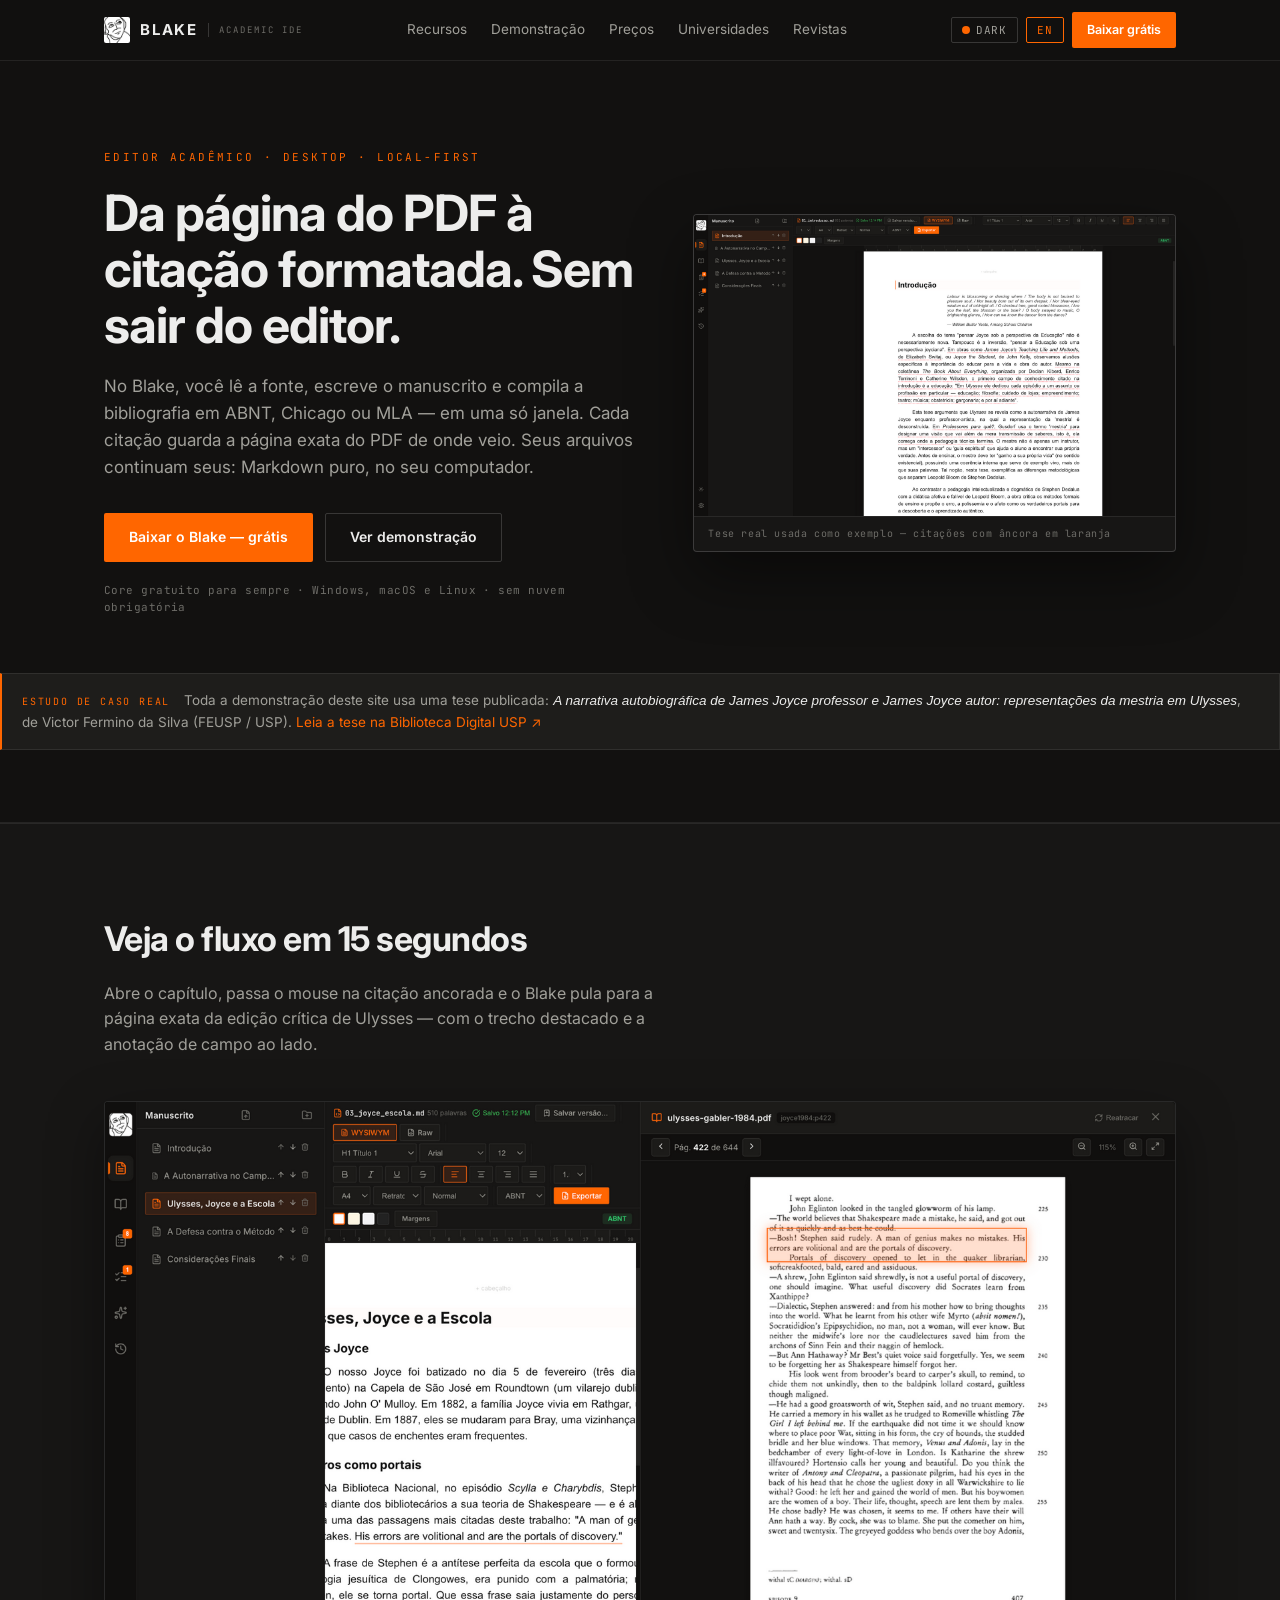
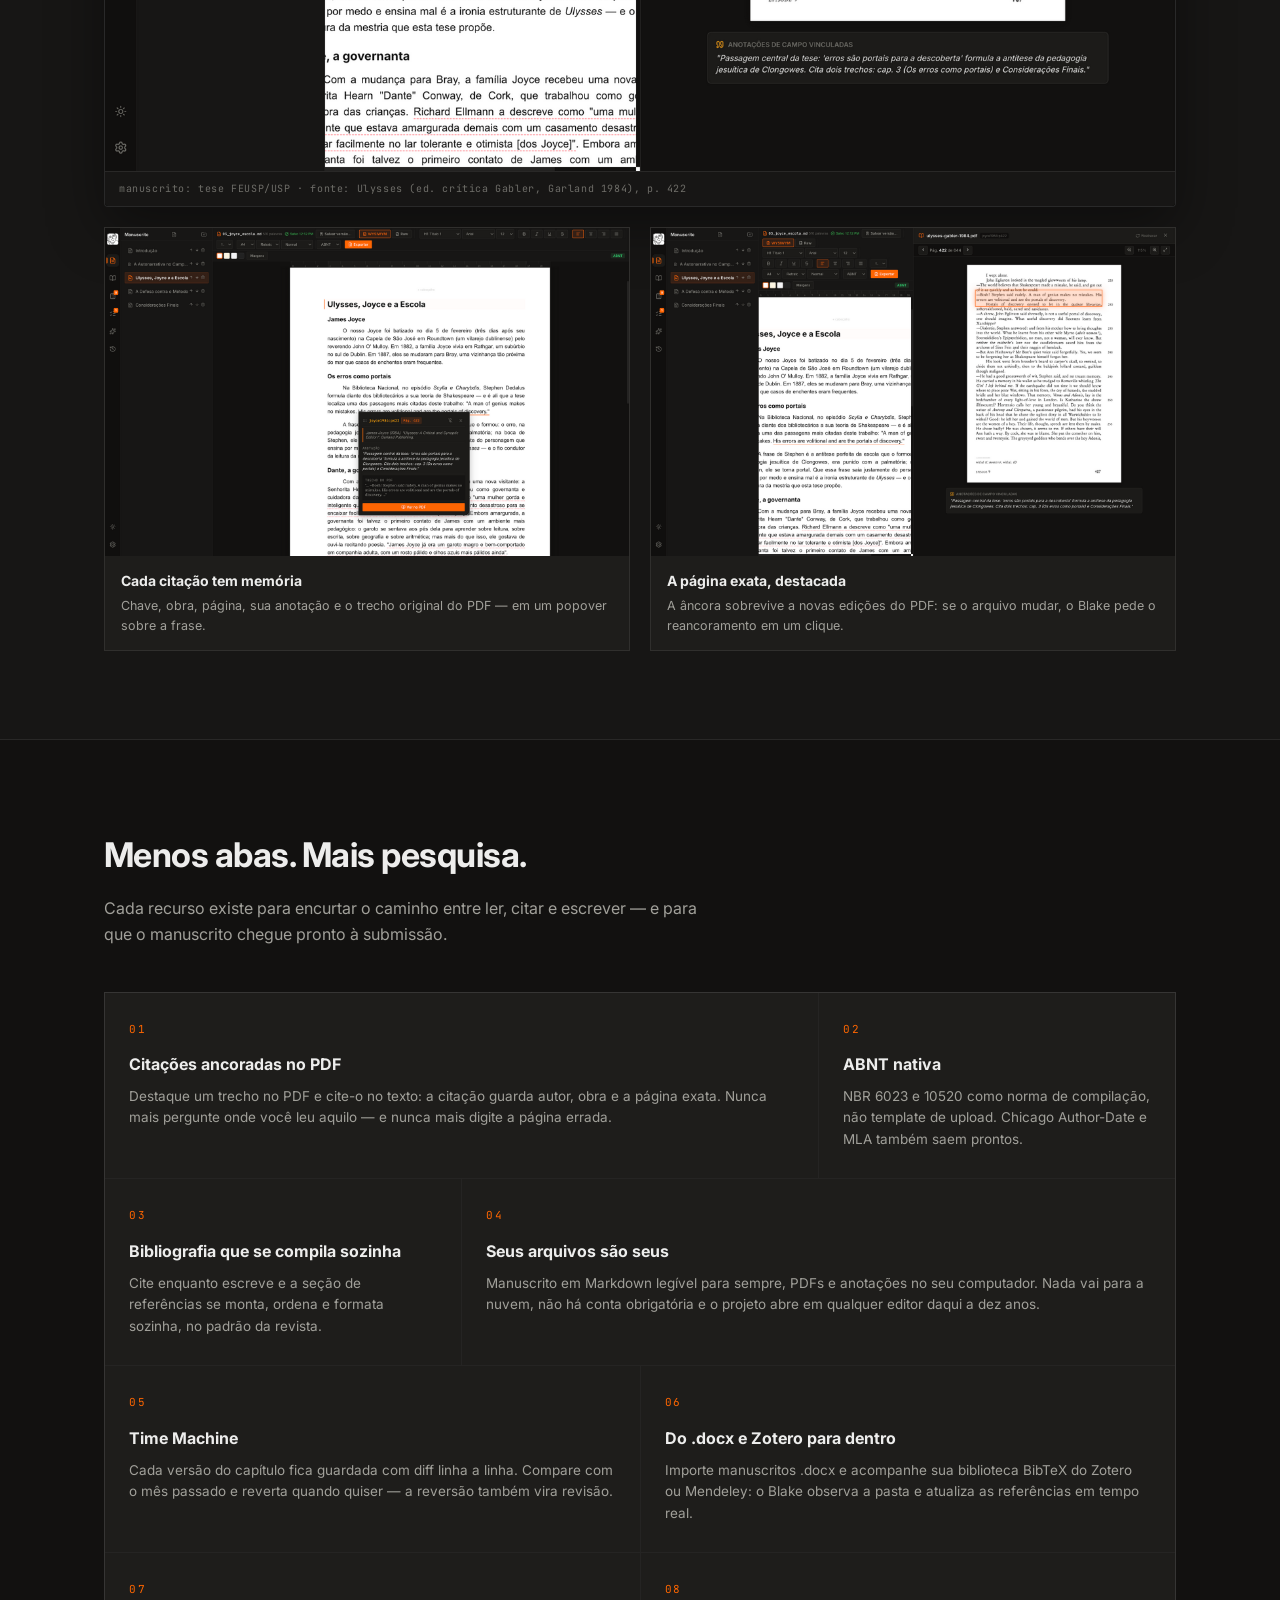
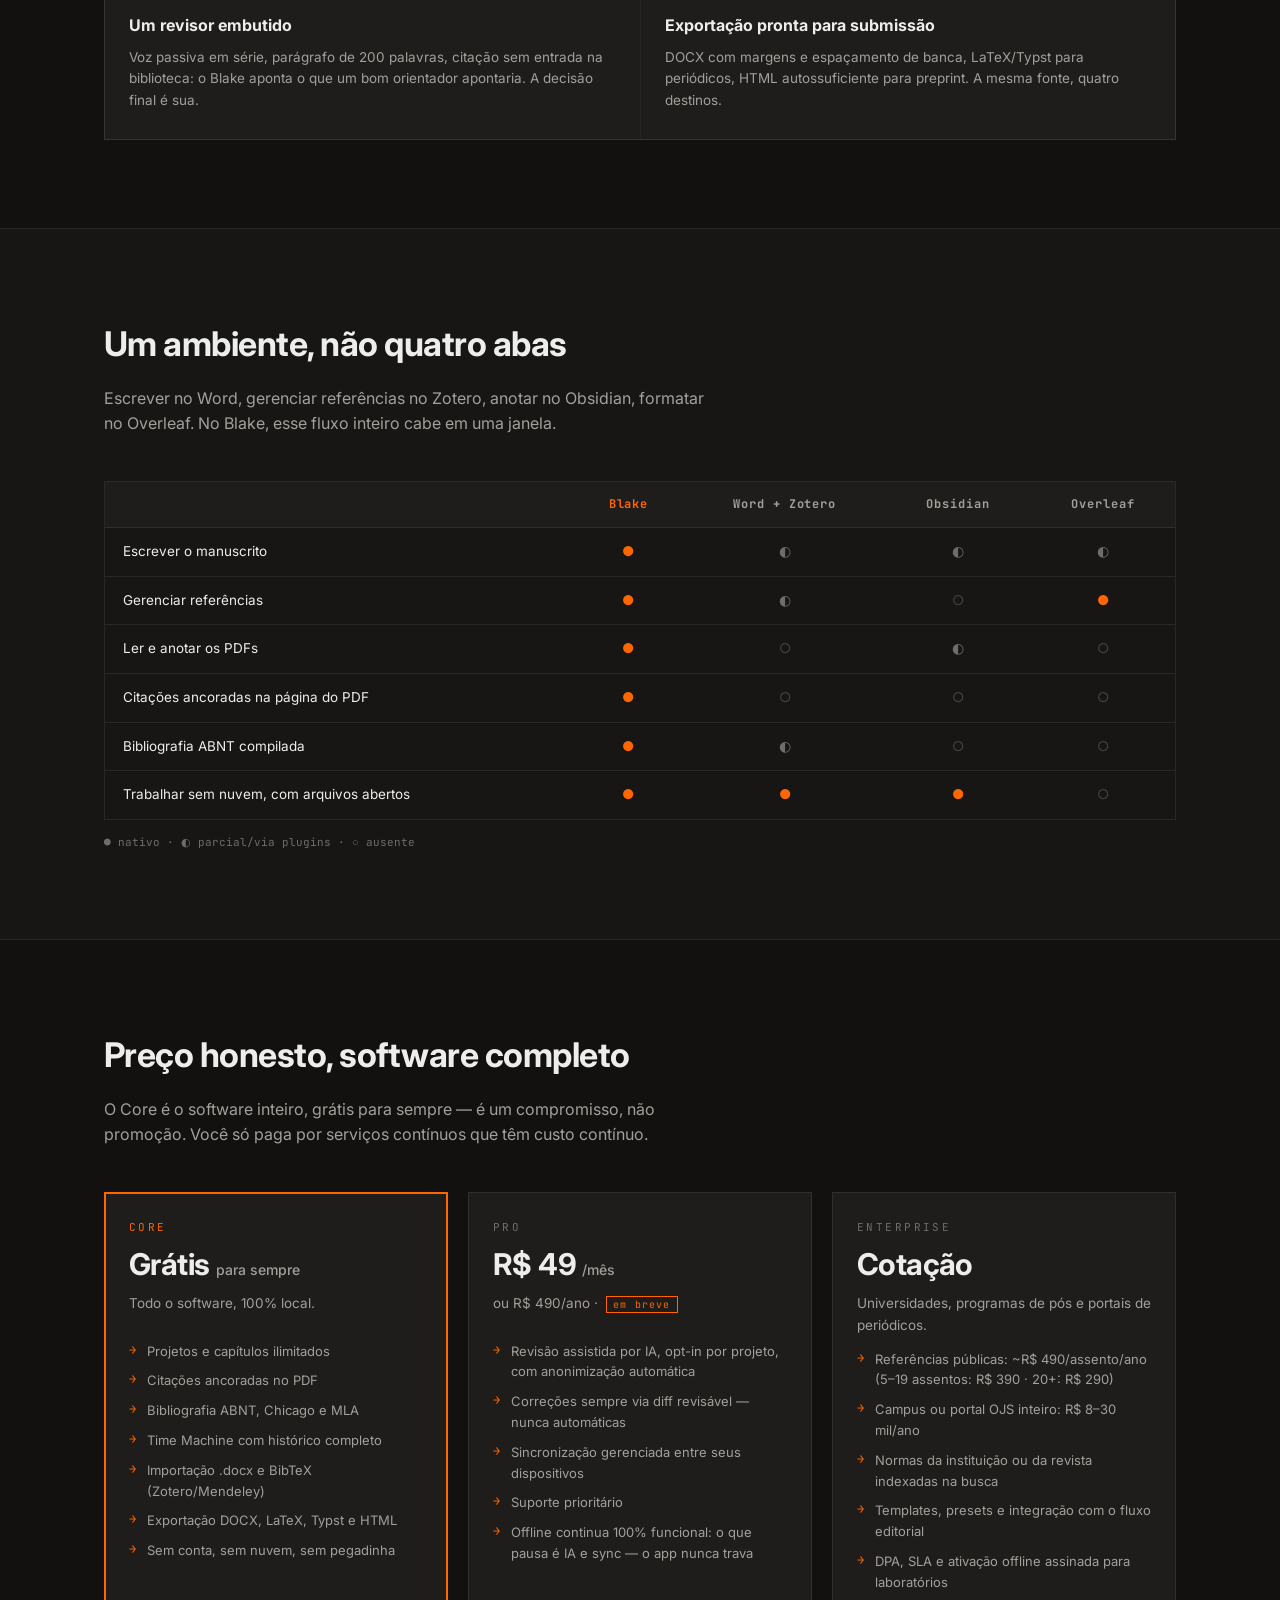
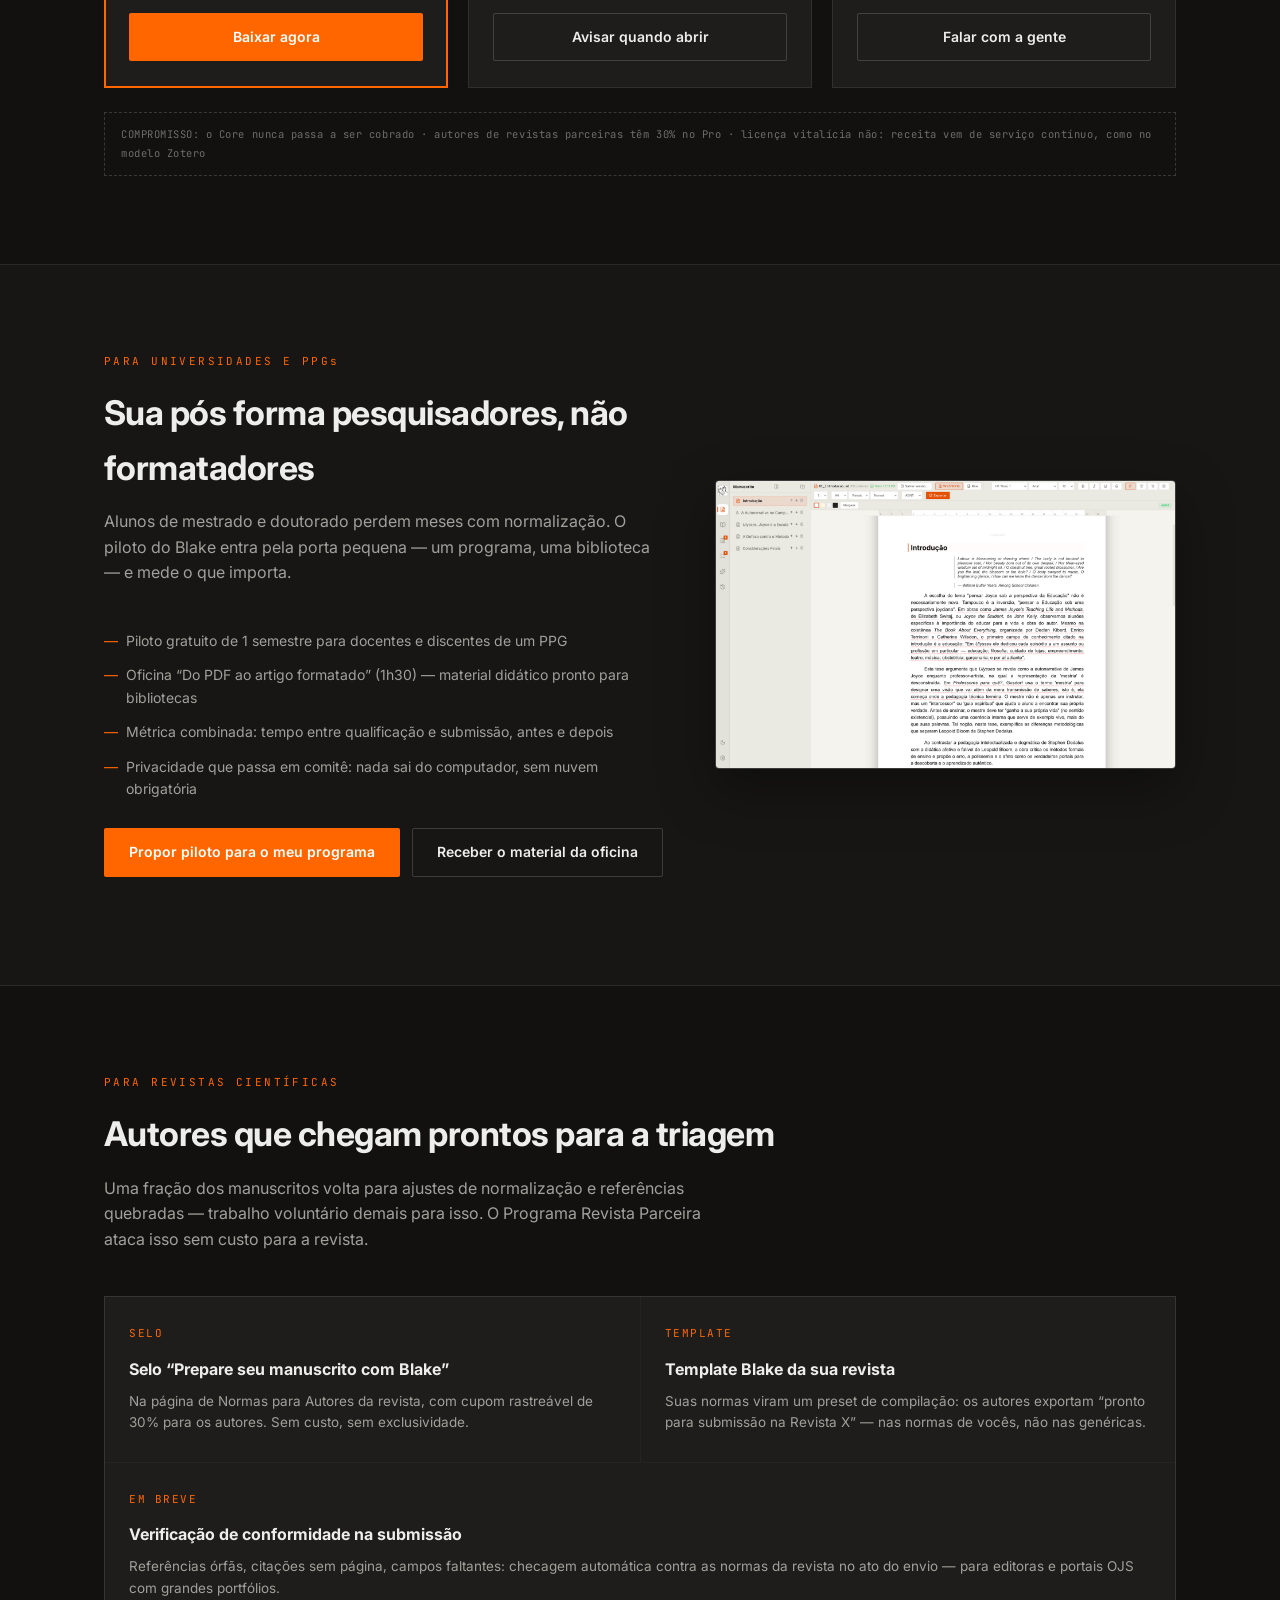
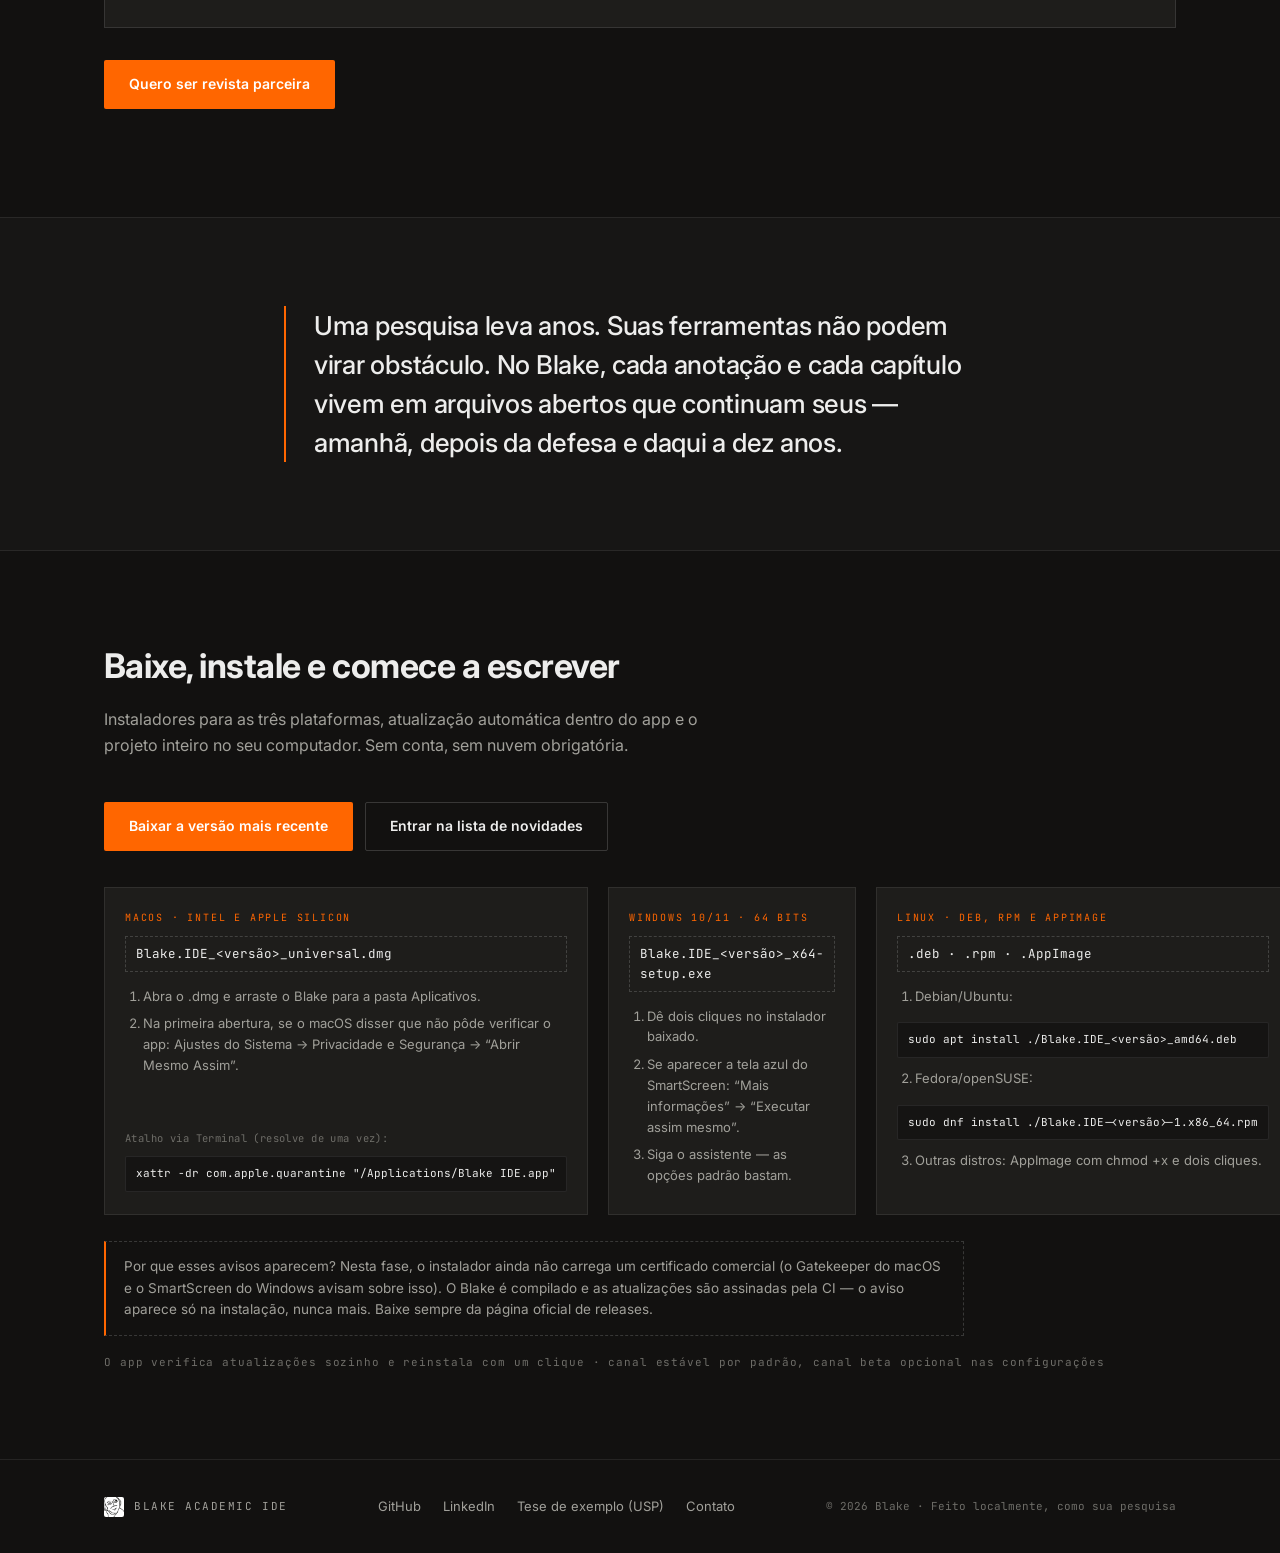
==== commit 2e501de1: "landing nova: proposta de valor, preços, demo com tese USP real, Universidades/Revistas e guia de in" ====
--- a/index.html
+++ b/index.html
@@ -3,23 +3,23 @@
 <head>
   <meta charset="UTF-8" />
   <meta name="viewport" content="width=device-width, initial-scale=1.0" />
-  <title>Blake — Toda a sua pesquisa em um só lugar</title>
-  <meta name="description" content="Blake reúne em uma única ferramenta os PDFs que você lê, as referências que coleciona, as anotações que faz e o texto que precisa entregar. Menos abas, mais pesquisa." />
+  <title>Blake — Ler, citar e escrever. No mesmo lugar.</title>
+  <meta name="description" content="Editor acadêmico desktop, local-first: leia o PDF, cite com âncora na página exata e deixe a bibliografia sair em ABNT, Chicago ou MLA. Seus arquivos são seus. Core grátis para sempre." />
   <link rel="canonical" href="https://vfermino.github.io/blake-site/" />
 
   <!-- Open Graph / LinkedIn -->
   <meta property="og:type" content="website" />
   <meta property="og:url" content="https://vfermino.github.io/blake-site/" />
-  <meta property="og:title" content="Blake — Toda a sua pesquisa em um só lugar" />
-  <meta property="og:description" content="PDFs, referências, anotações e o manuscrito em uma única ferramenta. Menos abas, mais pesquisa." />
+  <meta property="og:title" content="Blake — Ler, citar e escrever. No mesmo lugar." />
+  <meta property="og:description" content="Cada citação aponta para a página exata do PDF. Bibliografia ABNT, Chicago ou MLA compilada automaticamente. Desktop, local-first, Markdown. Core grátis para sempre." />
   <meta property="og:image" content="https://vfermino.github.io/blake-site/assets/og-image.png" />
   <meta property="og:image:width" content="1200" />
   <meta property="og:image:height" content="630" />
   <meta property="og:locale" content="pt_BR" />
   <meta property="og:locale:alternate" content="en_US" />
   <meta name="twitter:card" content="summary_large_image" />
-  <meta name="twitter:title" content="Blake — Toda a sua pesquisa em um só lugar" />
-  <meta name="twitter:description" content="PDFs, referências, anotações e o manuscrito em uma única ferramenta. Menos abas, mais pesquisa." />
+  <meta name="twitter:title" content="Blake — Ler, citar e escrever. No mesmo lugar." />
+  <meta name="twitter:description" content="Cada citação aponta para a página exata do PDF. Bibliografia ABNT, Chicago ou MLA compilada automaticamente. Desktop, local-first, Markdown." />
   <meta name="twitter:image" content="https://vfermino.github.io/blake-site/assets/og-image.png" />
 
   <link rel="icon" type="image/png" href="assets/icon.png" />
@@ -38,16 +38,18 @@
         <span class="brand-tag">ACADEMIC&nbsp;IDE</span>
       </a>
       <nav class="header-nav">
-        <a href="#features" data-pt="Recursos" data-en="Features">Recursos</a>
-        <a href="#compare" data-pt="Comparação" data-en="Compare">Comparação</a>
-        <a href="#manifesto" data-pt="Manifesto" data-en="Manifesto">Manifesto</a>
+        <a href="#recursos" data-pt="Recursos" data-en="Features">Recursos</a>
+        <a href="#demo" data-pt="Demonstração" data-en="Demo">Demonstração</a>
+        <a href="#precos" data-pt="Preços" data-en="Pricing">Preços</a>
+        <a href="#universidades" data-pt="Universidades" data-en="Universities">Universidades</a>
+        <a href="#revistas" data-pt="Revistas" data-en="Journals">Revistas</a>
       </nav>
       <div class="header-actions">
         <button id="theme-toggle" class="chip-btn" aria-label="Alternar tema" title="Tema claro/escuro">
           <span class="theme-dot"></span><span id="theme-label">DARK</span>
         </button>
         <button id="lang-toggle" class="chip-btn chip-btn-accent">EN</button>
-        <a href="#waitlist" class="btn btn-primary btn-sm" data-pt="Entrar na lista" data-en="Join the list">Entrar na lista</a>
+        <a href="#baixar" class="btn btn-primary btn-sm" data-pt="Baixar grátis" data-en="Download free">Baixar grátis</a>
       </div>
     </div>
   </header>
@@ -57,78 +59,122 @@
     <section class="hero">
       <div class="container hero-grid">
         <div class="hero-copy">
-          <h1 data-pt="Toda a sua pesquisa. Um só lugar." data-en="All your research. One place.">Toda a sua pesquisa. Um só lugar.</h1>
-          <p class="hero-sub" data-pt="Leitura, referências, anotações e manuscrito em uma única ferramenta. Menos tempo organizando, mais tempo pesquisando." data-en="Reading, references, notes, and your manuscript in a single tool. Less time organizing, more time researching.">
-            Leitura, referências, anotações e manuscrito em uma única ferramenta. Menos tempo organizando, mais tempo pesquisando.
+          <p class="hero-eyebrow mono" data-pt="EDITOR ACADÊMICO · DESKTOP · LOCAL-FIRST" data-en="ACADEMIC EDITOR · DESKTOP · LOCAL-FIRST">EDITOR ACADÊMICO · DESKTOP · LOCAL-FIRST</p>
+          <h1 data-pt="Da página do PDF à citação formatada. Sem sair do editor."
+              data-en="From the PDF page to the formatted citation. Without leaving the editor.">
+            Da página do PDF à citação formatada. Sem sair do editor.
+          </h1>
+          <p class="hero-sub" data-pt="No Blake, você lê a fonte, escreve o manuscrito e compila a bibliografia em ABNT, Chicago ou MLA — em uma só janela. Cada citação guarda a página exata do PDF de onde veio. Seus arquivos continuam seus: Markdown puro, no seu computador."
+              data-en="In Blake, you read the source, write the manuscript, and compile the bibliography in ABNT, Chicago, or MLA — in a single window. Every citation keeps the exact PDF page it came from. Your files remain yours: plain Markdown, on your computer.">
+            No Blake, você lê a fonte, escreve o manuscrito e compila a bibliografia em ABNT, Chicago ou MLA — em uma só janela. Cada citação guarda a página exata do PDF de onde veio. Seus arquivos continuam seus: Markdown puro, no seu computador.
           </p>
           <div class="hero-ctas">
-            <a href="#waitlist" class="btn btn-primary" data-pt="Entrar na lista" data-en="Join the list">Entrar na lista</a>
-            <a href="#features" class="btn btn-ghost" data-pt="Ver recursos ↓" data-en="See features ↓">Ver recursos ↓</a>
-          </div>
-        </div>
-
-        <!-- TODO: substituir este mock por screenshot real do app (1200x900+), assim que houver build com UI estável -->
-        <div class="hero-mock" aria-hidden="true">
-          <div class="mock-titlebar">
-            <span class="mock-dot"></span><span class="mock-dot"></span><span class="mock-dot"></span>
-            <span class="mock-title mono">capítulo_01.md — blake</span>
-          </div>
-          <div class="mock-body">
-            <div class="mock-sidebar">
-              <div class="mock-sb-item active mono">02_capitulo1.md</div>
-              <div class="mock-sb-item mono">referencias.bib</div>
-              <div class="mock-sb-item mono">smith2024.pdf</div>
-              <div class="mock-sb-item mono">notas/</div>
-            </div>
-            <div class="mock-editor">
-              <p class="mock-h1">A construção do método</p>
-              <p>A hipótese central dialoga com a tradição <span class="mock-anchor" title="âncora PDF">smith2024.pdf · p. 147 ¶3</span>…</p>
-              <p class="mock-cite">A síntese recente <span class="cite-key mono">[^souza2023]</span> confirma a tese.</p>
-              <div class="mock-biblio">
-                <p class="mono biblio-title">── Referências (auto) ──</p>
-                <p class="mono">SOUZA, M. <em>Metodologia…</em> 2023.</p>
-              </div>
-            </div>
-          </div>
+            <a href="#baixar" class="btn btn-primary" data-pt="Baixar o Blake — grátis" data-en="Get Blake — free">Baixar o Blake — grátis</a>
+            <a href="#demo" class="btn btn-ghost" data-pt="Ver demonstração" data-en="Watch the demo">Ver demonstração</a>
+          </div>
+          <p class="hero-note mono" data-pt="Core gratuito para sempre · Windows, macOS e Linux · sem nuvem obrigatória" data-en="Core free forever · Windows, macOS & Linux · no mandatory cloud">Core gratuito para sempre · Windows, macOS e Linux · sem nuvem obrigatória</p>
+        </div>
+
+        <figure class="hero-shot">
+          <img src="assets/app/editor-introducao-dark.png" alt="Blake: introdução de uma tese com citações sublinhadas e bibliografia ABNT compilada" />
+          <figcaption class="mono" data-pt="Tese real usada como exemplo — citações com âncora em laranja" data-en="A real thesis as the sample — orange anchored citations">Tese real usada como exemplo — citações com âncora em laranja</figcaption>
+        </figure>
+      </div>
+
+      <div class="container proof-strip">
+        <p>
+          <span class="mono proof-label" data-pt="ESTUDO DE CASO REAL" data-en="REAL CASE STUDY">ESTUDO DE CASO REAL</span>
+          <span data-pt="Toda a demonstração deste site usa uma tese publicada: " data-en="Everything on this site runs on a published dissertation: ">Toda a demonstração deste site usa uma tese publicada: </span>
+          <em data-pt="A narrativa autobiográfica de James Joyce professor e James Joyce autor: representações da mestria em Ulysses" data-en="The Autobiographic Narrative of James Joyce Teacher and James Joyce Author: Representations of Mastery in Ulysses">A narrativa autobiográfica de James Joyce professor e James Joyce autor: representações da mestria em Ulysses</em>,
+          <span data-pt="de Victor Fermino da Silva (FEUSP / USP). " data-en="by Victor Fermino da Silva (FEUSP / USP). ">de Victor Fermino da Silva (FEUSP / USP). </span>
+          <a href="https://teses.usp.br/teses/disponiveis/48/48140/tde-23012026-092321/" target="_blank" rel="noopener" data-pt="Leia a tese na Biblioteca Digital USP ↗" data-en="Read it on the USP Digital Library ↗">Leia a tese na Biblioteca Digital USP ↗</a>
+        </p>
+      </div>
+    </section>
+
+    <!-- DEMO -->
+    <section id="demo" class="section section-alt">
+      <div class="container">
+        <h2 class="section-title" data-pt="Veja o fluxo em 15 segundos" data-en="Watch the flow in 15 seconds">Veja o fluxo em 15 segundos</h2>
+        <p class="section-sub" data-pt="Abre o capítulo, passa o mouse na citação ancorada e o Blake pula para a página exata da edição crítica de Ulysses — com o trecho destacado e a anotação de campo ao lado."
+            data-en="Open the chapter, hover the anchored citation, and Blake jumps to the exact page of the critical edition of Ulysses — with the passage highlighted and the field note beside it.">
+          Abre o capítulo, passa o mouse na citação ancorada e o Blake pula para a página exata da edição crítica de Ulysses — com o trecho destacado e a anotação de campo ao lado.
+        </p>
+        <figure class="demo-media">
+          <video autoplay muted loop playsinline poster="assets/app/pdf-ancora.png">
+            <source src="assets/app/demo-blake.mp4" type="video/mp4" />
+            <img src="assets/app/demo-blake.gif" alt="Demonstração: citação ancorada abre o PDF na página exata" />
+          </video>
+          <figcaption class="mono" data-pt="manuscrito: tese FEUSP/USP · fonte: Ulysses (ed. crítica Gabler, Garland 1984), p. 422" data-en="manuscript: FEUSP/USP dissertation · source: Ulysses (Gabler critical ed., Garland 1984), p. 422">manuscrito: tese FEUSP/USP · fonte: Ulysses (ed. crítica Gabler, Garland 1984), p. 422</figcaption>
+        </figure>
+
+        <div class="demo-grid">
+          <figure class="demo-card">
+            <img src="assets/app/popover-metadata.png" alt="Popover da citação com metadados, anotação e trecho do PDF" />
+            <figcaption>
+              <strong data-pt="Cada citação tem memória" data-en="Every citation has memory">Cada citação tem memória</strong>
+              <span data-pt="Chave, obra, página, sua anotação e o trecho original do PDF — em um popover sobre a frase." data-en="Key, work, page, your note, and the original PDF excerpt — in a popover over the sentence.">Chave, obra, página, sua anotação e o trecho original do PDF — em um popover sobre a frase.</span>
+            </figcaption>
+          </figure>
+          <figure class="demo-card">
+            <img src="assets/app/pdf-ancora.png" alt="PDF aberto na página 422 com o destaque sobre a passagem citada" />
+            <figcaption>
+              <strong data-pt="A página exata, destacada" data-en="The exact page, highlighted">A página exata, destacada</strong>
+              <span data-pt="A âncora sobrevive a novas edições do PDF: se o arquivo mudar, o Blake pede o reancoramento em um clique." data-en="The anchor survives new PDF editions: if the file changes, Blake asks to re-anchor in one click.">A âncora sobrevive a novas edições do PDF: se o arquivo mudar, o Blake pede o reancoramento em um clique.</span>
+            </figcaption>
+          </figure>
         </div>
       </div>
     </section>
 
     <!-- FEATURES -->
-    <section id="features" class="section">
+    <section id="recursos" class="section">
       <div class="container">
         <h2 class="section-title" data-pt="Menos abas. Mais pesquisa." data-en="Fewer tabs. More research.">Menos abas. Mais pesquisa.</h2>
-        <p class="section-sub" data-pt="Cada recurso existe para encurtar o caminho entre ler, anotar e escrever." data-en="Every feature exists to shorten the path between reading, note-taking, and writing."></p>
+        <p class="section-sub" data-pt="Cada recurso existe para encurtar o caminho entre ler, citar e escrever — e para que o manuscrito chegue pronto à submissão."
+            data-en="Every feature exists to shorten the path between reading, citing, and writing — and to get the manuscript ready for submission.">
+          Cada recurso existe para encurtar o caminho entre ler, citar e escrever — e para que o manuscrito chegue pronto à submissão.
+        </p>
         <div class="features-grid">
           <div class="feature-card span-4">
             <span class="feature-num mono">01</span>
-            <h3 data-pt="Anote sem fricção" data-en="Take notes without friction">Anote sem fricção</h3>
-            <p data-pt="Escreva com a facilidade de um editor de texto moderno e mantenha tudo em arquivos simples que você abre em qualquer lugar, daqui a dez anos." data-en="Write with the ease of a modern text editor and keep everything in plain files you can open anywhere, ten years from now."></p>
+            <h3 data-pt="Citações ancoradas no PDF" data-en="Citations anchored to the PDF">Citações ancoradas no PDF</h3>
+            <p data-pt="Destaque um trecho no PDF e cite-o no texto: a citação guarda autor, obra e a página exata. Nunca mais pergunte onde você leu aquilo — e nunca mais digite a página errada." data-en="Highlight a passage in the PDF and cite it in the text: the citation keeps author, work, and the exact page. No more wondering where you read it — and no more mistyped page numbers.">Destaque um trecho no PDF e cite-o no texto: a citação guarda autor, obra e a página exata. Nunca mais pergunte onde você leu aquilo — e nunca mais digite a página errada.</p>
           </div>
           <div class="feature-card span-2">
             <span class="feature-num mono">02</span>
-            <h3 data-pt="Referências no formato certo" data-en="References done right">Referências no formato certo</h3>
-            <p data-pt="Cite enquanto escreve e a bibliografia se monta sozinha, em ABNT, Chicago ou MLA. Chega de formatar citação na véspera da entrega." data-en="Cite as you write and the bibliography builds itself, in ABNT, Chicago, or MLA. No more formatting citations the night before."></p>
+            <h3 data-pt="ABNT nativa" data-en="ABNT is native">ABNT nativa</h3>
+            <p data-pt="NBR 6023 e 10520 como norma de compilação, não template de upload. Chicago Author-Date e MLA também saem prontos." data-en="NBR 6023 and 10520 as a compilation standard, not an upload template. Chicago Author-Date and MLA come out ready too.">NBR 6023 e 10520 como norma de compilação, não template de upload. Chicago Author-Date e MLA também saem prontos.</p>
           </div>
           <div class="feature-card span-2">
             <span class="feature-num mono">03</span>
-            <h3 data-pt="Do PDF ao texto em um clique" data-en="From PDF to text in one click">Do PDF ao texto em um clique</h3>
-            <p data-pt="Destaque um trecho do artigo e ele vira uma anotação vinculada à página exata. Nunca mais pergunte onde você leu aquilo." data-en="Highlight a passage and it becomes a note linked to the exact page. No more wondering where you read it."></p>
+            <h3 data-pt="Bibliografia que se compila sozinha" data-en="A bibliography that builds itself">Bibliografia que se compila sozinha</h3>
+            <p data-pt="Cite enquanto escreve e a seção de referências se monta, ordena e formata sozinha, no padrão da revista." data-en="Cite as you write and the references section assembles, sorts, and formats itself in the journal's style.">Cite enquanto escreve e a seção de referências se monta, ordena e formata sozinha, no padrão da revista.</p>
           </div>
           <div class="feature-card span-4">
             <span class="feature-num mono">04</span>
-            <h3 data-pt="Zotero e Mendeley, conectados" data-en="Zotero and Mendeley, connected">Zotero e Mendeley, conectados</h3>
-            <p data-pt="Não precisa migrar sua biblioteca. O Blake acompanha sua coleção BibTeX e mantém as citações do manuscrito sincronizadas com o que você já usa." data-en="No need to migrate your library. Blake follows your BibTeX collection and keeps manuscript citations in sync with what you already use."></p>
+            <h3 data-pt="Seus arquivos são seus" data-en="Your files are yours">Seus arquivos são seus</h3>
+            <p data-pt="Manuscrito em Markdown legível para sempre, PDFs e anotações no seu computador. Nada vai para a nuvem, não há conta obrigatória e o projeto abre em qualquer editor daqui a dez anos." data-en="Manuscript as forever-readable Markdown, PDFs and notes on your computer. Nothing goes to the cloud, no mandatory account, and the project opens in any editor ten years from now.">Manuscrito em Markdown legível para sempre, PDFs e anotações no seu computador. Nada vai para a nuvem, não há conta obrigatória e o projeto abre em qualquer editor daqui a dez anos.</p>
           </div>
           <div class="feature-card span-3">
             <span class="feature-num mono">05</span>
+            <h3 data-pt="Time Machine" data-en="Time Machine">Time Machine</h3>
+            <p data-pt="Cada versão do capítulo fica guardada com diff linha a linha. Compare com o mês passado e reverta quando quiser — a reversão também vira revisão." data-en="Every chapter version is kept with line-by-line diff. Compare with last month and revert anytime — the revert itself becomes a revision.">Cada versão do capítulo fica guardada com diff linha a linha. Compare com o mês passado e reverta quando quiser — a reversão também vira revisão.</p>
+          </div>
+          <div class="feature-card span-3">
+            <span class="feature-num mono">06</span>
+            <h3 data-pt="Do .docx e Zotero para dentro" data-en="From .docx and Zotero inward">Do .docx e Zotero para dentro</h3>
+            <p data-pt="Importe manuscritos .docx e acompanhe sua biblioteca BibTeX do Zotero ou Mendeley: o Blake observa a pasta e atualiza as referências em tempo real." data-en="Import .docx manuscripts and follow your Zotero or Mendeley BibTeX library: Blake watches the folder and updates references in real time.">Importe manuscritos .docx e acompanhe sua biblioteca BibTeX do Zotero ou Mendeley: o Blake observa a pasta e atualiza as referências em tempo real.</p>
+          </div>
+          <div class="feature-card span-3">
+            <span class="feature-num mono">07</span>
             <h3 data-pt="Um revisor embutido" data-en="A built-in reviewer">Um revisor embutido</h3>
-            <p data-pt="Parágrafo longo, voz passiva, citação solta: o Blake aponta o que um bom orientador apontaria, e a decisão final é sua." data-en="Long paragraphs, passive voice, orphan citations: Blake points out what a good advisor would, and the final call is yours."></p>
-          </div>
-          <div class="feature-card span-3">
-            <span class="feature-num mono">06</span>
-            <h3 data-pt="Nada do que você escreveu se perde" data-en="Nothing you wrote is ever lost">Nada do que você escreveu se perde</h3>
-            <p data-pt="Cada versão do capítulo fica guardada. Compare o texto de hoje com o do mês passado e volte quando precisar, sem medo de sobrescrever." data-en="Every chapter version is kept. Compare today's text with last month's and go back whenever you need, without fear of overwriting."></p>
+            <p data-pt="Voz passiva em série, parágrafo de 200 palavras, citação sem entrada na biblioteca: o Blake aponta o que um bom orientador apontaria. A decisão final é sua." data-en="Serial passive voice, a 200-word paragraph, a citation without a bibliography entry: Blake points out what a good advisor would. The final call is yours.">Voz passiva em série, parágrafo de 200 palavras, citação sem entrada na biblioteca: o Blake aponta o que um bom orientador apontaria. A decisão final é sua.</p>
+          </div>
+          <div class="feature-card span-3">
+            <span class="feature-num mono">08</span>
+            <h3 data-pt="Exportação pronta para submissão" data-en="Submission-ready export">Exportação pronta para submissão</h3>
+            <p data-pt="DOCX com margens e espaçamento de banca, LaTeX/Typst para periódicos, HTML autossuficiente para preprint. A mesma fonte, quatro destinos." data-en="DOCX with committee margins and spacing, LaTeX/Typst for journals, self-contained HTML for preprints. One source, four targets.">DOCX com margens e espaçamento de banca, LaTeX/Typst para periódicos, HTML autossuficiente para preprint. A mesma fonte, quatro destinos.</p>
           </div>
         </div>
       </div>
@@ -138,7 +184,7 @@
     <section id="compare" class="section section-alt">
       <div class="container">
         <h2 class="section-title" data-pt="Um ambiente, não quatro abas" data-en="One environment, not four tabs">Um ambiente, não quatro abas</h2>
-        <p class="section-sub" data-pt="Escrever no Word, gerenciar referências no Zotero, anotar no Obsidian, formatar no Overleaf. No Blake, esse fluxo inteiro cabe em uma janela." data-en="Writing in Word, managing references in Zotero, taking notes in Obsidian, formatting in Overleaf. In Blake, that whole workflow fits in a single window."></p>
+        <p class="section-sub" data-pt="Escrever no Word, gerenciar referências no Zotero, anotar no Obsidian, formatar no Overleaf. No Blake, esse fluxo inteiro cabe em uma janela." data-en="Writing in Word, managing references in Zotero, taking notes in Obsidian, formatting in Overleaf. In Blake, that whole workflow fits in a single window.">Escrever no Word, gerenciar referências no Zotero, anotar no Obsidian, formatar no Overleaf. No Blake, esse fluxo inteiro cabe em uma janela.</p>
         <div class="table-wrap">
           <table class="compare-table">
             <thead>
@@ -164,12 +210,16 @@
                 <td class="yes">●</td><td class="no">○</td><td class="partial">◐</td><td class="no">○</td>
               </tr>
               <tr>
-                <td data-pt="Anotações ligadas às fontes" data-en="Notes linked to sources">Anotações ligadas às fontes</td>
-                <td class="yes">●</td><td class="no">○</td><td class="partial">◐</td><td class="no">○</td>
-              </tr>
-              <tr>
-                <td data-pt="Tudo em uma só janela" data-en="All in a single window">Tudo em uma só janela</td>
+                <td data-pt="Citações ancoradas na página do PDF" data-en="Citations anchored to the PDF page">Citações ancoradas na página do PDF</td>
                 <td class="yes">●</td><td class="no">○</td><td class="no">○</td><td class="no">○</td>
+              </tr>
+              <tr>
+                <td data-pt="Bibliografia ABNT compilada" data-en="Compiled ABNT bibliography">Bibliografia ABNT compilada</td>
+                <td class="yes">●</td><td class="partial">◐</td><td class="no">○</td><td class="no">○</td>
+              </tr>
+              <tr>
+                <td data-pt="Trabalhar sem nuvem, com arquivos abertos" data-en="Work offline, with open files">Trabalhar sem nuvem, com arquivos abertos</td>
+                <td class="yes">●</td><td class="yes">●</td><td class="yes">●</td><td class="no">○</td>
               </tr>
             </tbody>
           </table>
@@ -178,26 +228,200 @@
       </div>
     </section>
 
+    <!-- PREÇOS -->
+    <section id="precos" class="section">
+      <div class="container">
+        <h2 class="section-title" data-pt="Preço honesto, software completo" data-en="Honest pricing, complete software">Preço honesto, software completo</h2>
+        <p class="section-sub" data-pt="O Core é o software inteiro, grátis para sempre — é um compromisso, não promoção. Você só paga por serviços contínuos que têm custo contínuo."
+            data-en="Core is the whole software, free forever — that's a commitment, not a promotion. You only pay for continuous services that have continuous costs.">
+          O Core é o software inteiro, grátis para sempre — é um compromisso, não promoção. Você só paga por serviços contínuos que têm custo contínuo.
+        </p>
+
+        <div class="pricing-grid">
+          <div class="price-card price-card-featured">
+            <p class="mono price-tier" data-pt="CORE" data-en="CORE">CORE</p>
+            <p class="price-value"><span data-pt="Grátis" data-en="Free">Grátis</span> <small data-pt="para sempre" data-en="forever">para sempre</small></p>
+            <p class="price-desc" data-pt="Todo o software, 100% local." data-en="The whole software, 100% local.">Todo o software, 100% local.</p>
+            <ul class="price-list">
+              <li data-pt="Projetos e capítulos ilimitados" data-en="Unlimited projects and chapters">Projetos e capítulos ilimitados</li>
+              <li data-pt="Citações ancoradas no PDF" data-en="PDF-anchored citations">Citações ancoradas no PDF</li>
+              <li data-pt="Bibliografia ABNT, Chicago e MLA" data-en="ABNT, Chicago, and MLA bibliography">Bibliografia ABNT, Chicago e MLA</li>
+              <li data-pt="Time Machine com histórico completo" data-en="Time Machine with full history">Time Machine com histórico completo</li>
+              <li data-pt="Importação .docx e BibTeX (Zotero/Mendeley)" data-en=".docx import and BibTeX (Zotero/Mendeley)">Importação .docx e BibTeX (Zotero/Mendeley)</li>
+              <li data-pt="Exportação DOCX, LaTeX, Typst e HTML" data-en="DOCX, LaTeX, Typst, and HTML export">Exportação DOCX, LaTeX, Typst e HTML</li>
+              <li data-pt="Sem conta, sem nuvem, sem pegadinha" data-en="No account, no cloud, no catch">Sem conta, sem nuvem, sem pegadinha</li>
+            </ul>
+            <a href="#baixar" class="btn btn-primary price-cta" data-pt="Baixar agora" data-en="Download now">Baixar agora</a>
+          </div>
+
+          <div class="price-card">
+            <p class="mono price-tier" data-pt="PRO" data-en="PRO">PRO</p>
+            <p class="price-value"><span>R$ 49</span> <small data-pt="/mês" data-en="/mo">/mês</small></p>
+            <p class="price-desc"><span data-pt="ou R$ 490/ano" data-en="or R$ 490/yr">ou R$ 490/ano</span> · <em class="soon" data-pt="em breve" data-en="coming soon">em breve</em></p>
+            <ul class="price-list">
+              <li data-pt="Revisão assistida por IA, opt-in por projeto, com anonimização automática" data-en="AI-assisted review, opt-in per project, with automatic anonymization">Revisão assistida por IA, opt-in por projeto, com anonimização automática</li>
+              <li data-pt="Correções sempre via diff revisável — nunca automáticas" data-en="Fixes always via reviewable diff — never automatic">Correções sempre via diff revisável — nunca automáticas</li>
+              <li data-pt="Sincronização gerenciada entre seus dispositivos" data-en="Managed sync across your devices">Sincronização gerenciada entre seus dispositivos</li>
+              <li data-pt="Suporte prioritário" data-en="Priority support">Suporte prioritário</li>
+              <li data-pt="Offline continua 100% funcional: o que pausa é IA e sync — o app nunca trava" data-en="Offline stays 100% functional: only AI and sync pause — the app never locks">Offline continua 100% funcional: o que pausa é IA e sync — o app nunca trava</li>
+            </ul>
+            <a href="https://tally.so/r/J94bpX" target="_blank" rel="noopener" class="btn btn-ghost price-cta" data-pt="Avisar quando abrir" data-en="Notify me at launch">Avisar quando abrir</a>
+          </div>
+
+          <div class="price-card">
+            <p class="mono price-tier" data-pt="ENTERPRISE" data-en="ENTERPRISE">ENTERPRISE</p>
+            <p class="price-value" data-pt="Cotação" data-en="Quote">Cotação</p>
+            <p class="price-desc" data-pt="Universidades, programas de pós e portais de periódicos." data-en="Universities, graduate programs, and journal portals.">Universidades, programas de pós e portais de periódicos.</p>
+            <ul class="price-list">
+              <li data-pt="Referências públicas: ~R$ 490/assento/ano (5–19 assentos: R$ 390 · 20+: R$ 290)" data-en="Public references: ~R$ 490/seat/yr (5–19 seats: R$ 390 · 20+: R$ 290)">Referências públicas: ~R$ 490/assento/ano (5–19 assentos: R$ 390 · 20+: R$ 290)</li>
+              <li data-pt="Campus ou portal OJS inteiro: R$ 8–30 mil/ano" data-en="Whole campus or OJS portal: R$ 8–30k/yr">Campus ou portal OJS inteiro: R$ 8–30 mil/ano</li>
+              <li data-pt="Normas da instituição ou da revista indexadas na busca" data-en="Institution or journal standards indexed in search">Normas da instituição ou da revista indexadas na busca</li>
+              <li data-pt="Templates, presets e integração com o fluxo editorial" data-en="Templates, presets, and editorial workflow integration">Templates, presets e integração com o fluxo editorial</li>
+              <li data-pt="DPA, SLA e ativação offline assinada para laboratórios" data-en="DPA, SLA, and signed offline activation for labs">DPA, SLA e ativação offline assinada para laboratórios</li>
+            </ul>
+            <a href="mailto:victors@alumni.usp.br?subject=Blake%20Enterprise" class="btn btn-ghost price-cta" data-pt="Falar com a gente" data-en="Talk to us">Falar com a gente</a>
+          </div>
+        </div>
+
+        <p class="pricing-note mono" data-pt="COMPROMISSO: o Core nunca passa a ser cobrado · autores de revistas parceiras têm 30% no Pro · licença vitalícia não: receita vem de serviço contínuo, como no modelo Zotero"
+            data-en="COMMITMENT: Core will never become paid · partner-journal authors get 30% off Pro · no perpetual license: revenue comes from ongoing services, Zotero-style">
+          COMPROMISSO: o Core nunca passa a ser cobrado · autores de revistas parceiras têm 30% no Pro · licença vitalícia não: receita vem de serviço contínuo, como no modelo Zotero
+        </p>
+      </div>
+    </section>
+
+    <!-- UNIVERSIDADES -->
+    <section id="universidades" class="section section-alt audience">
+      <div class="container audience-grid">
+        <div>
+          <p class="mono audience-eyebrow" data-pt="PARA UNIVERSIDADES E PPGs" data-en="FOR UNIVERSITIES & GRADUATE PROGRAMS">PARA UNIVERSIDADES E PPGs</p>
+          <h2 class="section-title" data-pt="Sua pós forma pesquisadores, não formatadores" data-en="Your program trains researchers, not formatters">Sua pós forma pesquisadores, não formatadores</h2>
+          <p class="section-sub" data-pt="Alunos de mestrado e doutorado perdem meses com normalização. O piloto do Blake entra pela porta pequena — um programa, uma biblioteca — e mede o que importa."
+              data-en="Master's and doctoral students lose months to formatting. The Blake pilot enters through the small door — one program, one library — and measures what matters.">
+            Alunos de mestrado e doutorado perdem meses com normalização. O piloto do Blake entra pela porta pequena — um programa, uma biblioteca — e mede o que importa.
+          </p>
+          <ul class="audience-list">
+            <li data-pt="Piloto gratuito de 1 semestre para docentes e discentes de um PPG" data-en="Free 1-semester pilot for faculty and students of one program">Piloto gratuito de 1 semestre para docentes e discentes de um PPG</li>
+            <li data-pt="Oficina “Do PDF ao artigo formatado” (1h30) — material didático pronto para bibliotecas" data-en="“From PDF to formatted paper” workshop (1h30) — ready-made material for libraries">Oficina “Do PDF ao artigo formatado” (1h30) — material didático pronto para bibliotecas</li>
+            <li data-pt="Métrica combinada: tempo entre qualificação e submissão, antes e depois" data-en="Agreed metric: time from qualifying exam to submission, before and after">Métrica combinada: tempo entre qualificação e submissão, antes e depois</li>
+            <li data-pt="Privacidade que passa em comitê: nada sai do computador, sem nuvem obrigatória" data-en="Committee-ready privacy: nothing leaves the computer, no mandatory cloud">Privacidade que passa em comitê: nada sai do computador, sem nuvem obrigatória</li>
+          </ul>
+          <div class="hero-ctas">
+            <a href="mailto:victors@alumni.usp.br?subject=Piloto%20Blake%20para%20o%20PPG" class="btn btn-primary" data-pt="Propor piloto para o meu programa" data-en="Propose a pilot for my program">Propor piloto para o meu programa</a>
+            <a href="https://tally.so/r/J94bpX" target="_blank" rel="noopener" class="btn btn-ghost" data-pt="Receber o material da oficina" data-en="Get the workshop material">Receber o material da oficina</a>
+          </div>
+        </div>
+        <figure class="audience-shot">
+          <img src="assets/app/editor-introducao-light.png" alt="Blake em modo claro com a introdução da tese" />
+        </figure>
+      </div>
+    </section>
+
+    <!-- REVISTAS -->
+    <section id="revistas" class="section audience">
+      <div class="container">
+        <p class="mono audience-eyebrow" data-pt="PARA REVISTAS CIENTÍFICAS" data-en="FOR SCIENTIFIC JOURNALS">PARA REVISTAS CIENTÍFICAS</p>
+        <h2 class="section-title" data-pt="Autores que chegam prontos para a triagem" data-en="Authors arriving ready for triage">Autores que chegam prontos para a triagem</h2>
+        <p class="section-sub" data-pt="Uma fração dos manuscritos volta para ajustes de normalização e referências quebradas — trabalho voluntário demais para isso. O Programa Revista Parceira ataca isso sem custo para a revista."
+            data-en="A share of submissions bounces back for formatting fixes and broken references — too much volunteer work. The Partner Journal Program tackles it at no cost to the journal.">
+          Uma fração dos manuscritos volta para ajustes de normalização e referências quebradas — trabalho voluntário demais para isso. O Programa Revista Parceira ataca isso sem custo para a revista.
+        </p>
+        <div class="features-grid">
+          <div class="feature-card span-3">
+            <span class="feature-num mono">SELO</span>
+            <h3 data-pt="Selo “Prepare seu manuscrito com Blake”" data-en="“Prepare your manuscript with Blake” badge">Selo “Prepare seu manuscrito com Blake”</h3>
+            <p data-pt="Na página de Normas para Autores da revista, com cupom rastreável de 30% para os autores. Sem custo, sem exclusividade." data-en="On the journal's Instructions for Authors page, with a trackable 30% coupon for authors. No cost, no exclusivity.">Na página de Normas para Autores da revista, com cupom rastreável de 30% para os autores. Sem custo, sem exclusividade.</p>
+          </div>
+          <div class="feature-card span-3">
+            <span class="feature-num mono">TEMPLATE</span>
+            <h3 data-pt="Template Blake da sua revista" data-en="Your journal's Blake template">Template Blake da sua revista</h3>
+            <p data-pt="Suas normas viram um preset de compilação: os autores exportam “pronto para submissão na Revista X” — nas normas de vocês, não nas genéricas." data-en="Your standards become a compilation preset: authors export “ready to submit to Journal X” — in your standards, not generic ones.">Suas normas viram um preset de compilação: os autores exportam “pronto para submissão na Revista X” — nas normas de vocês, não nas genéricas.</p>
+          </div>
+          <div class="feature-card span-6">
+            <span class="feature-num mono" data-pt="EM BREVE" data-en="COMING SOON">EM BREVE</span>
+            <h3 data-pt="Verificação de conformidade na submissão" data-en="Compliance check at submission">Verificação de conformidade na submissão</h3>
+            <p data-pt="Referências órfãs, citações sem página, campos faltantes: checagem automática contra as normas da revista no ato do envio — para editoras e portais OJS com grandes portfólios." data-en="Orphan references, citations without pages, missing fields: automatic checking against the journal's standards at submission — for publishers and OJS portals with large portfolios.">Referências órfãs, citações sem página, campos faltantes: checagem automática contra as normas da revista no ato do envio — para editoras e portais OJS com grandes portfólios.</p>
+          </div>
+        </div>
+        <div class="hero-ctas" style="margin-top: 32px;">
+          <a href="mailto:victors@alumni.usp.br?subject=Programa%20Revista%20Parceira%20Blake" class="btn btn-primary" data-pt="Quero ser revista parceira" data-en="Become a partner journal">Quero ser revista parceira</a>
+        </div>
+      </div>
+    </section>
+
     <!-- MANIFESTO -->
-    <section id="manifesto" class="section manifesto">
+    <section id="manifesto" class="section manifesto section-alt">
       <div class="container manifesto-inner">
         <blockquote>
-          <p data-pt="Uma pesquisa leva anos. Suas ferramentas não podem virar obstáculo. No Blake, cada anotação e cada capítulo vivem em arquivos abertos que continuam seus, amanhã, depois da defesa e daqui a dez anos." data-en="Research takes years. Your tools must not become the obstacle. In Blake, every note and every chapter lives in open files that remain yours, tomorrow, after the defense, and ten years from now.">
-            Uma pesquisa leva anos. Suas ferramentas não podem virar obstáculo. No Blake, cada anotação e cada capítulo vivem em arquivos abertos que continuam seus, amanhã, depois da defesa e daqui a dez anos.
+          <p data-pt="Uma pesquisa leva anos. Suas ferramentas não podem virar obstáculo. No Blake, cada anotação e cada capítulo vivem em arquivos abertos que continuam seus — amanhã, depois da defesa e daqui a dez anos." data-en="Research takes years. Your tools must not become the obstacle. In Blake, every note and every chapter lives in open files that remain yours — tomorrow, after the defense, and ten years from now.">
+            Uma pesquisa leva anos. Suas ferramentas não podem virar obstáculo. No Blake, cada anotação e cada capítulo vivem em arquivos abertos que continuam seus — amanhã, depois da defesa e daqui a dez anos.
           </p>
         </blockquote>
       </div>
     </section>
 
-    <!-- WAITLIST -->
-    <section id="waitlist" class="section section-alt waitlist">
-      <div class="container waitlist-inner">
-        <h2 class="section-title" data-pt="Um só lugar para toda a sua pesquisa" data-en="One place for all your research">Um só lugar para toda a sua pesquisa</h2>
-        <p class="section-sub" data-pt="Entre na lista para acessar a alpha. O Core é gratuito para sempre; módulos opcionais para quem precisa de mais são vendidos como licença perpétua, sem assinatura." data-en="Join the list to access the alpha. Core is free forever; optional modules for those who need more are sold as a perpetual license, no subscription."></p>
+    <!-- DOWNLOAD / INSTALAÇÃO -->
+    <section id="baixar" class="section">
+      <div class="container">
+        <h2 class="section-title" data-pt="Baixe, instale e comece a escrever" data-en="Download, install, and start writing">Baixe, instale e comece a escrever</h2>
+        <p class="section-sub" data-pt="Instaladores para as três plataformas, atualização automática dentro do app e o projeto inteiro no seu computador. Sem conta, sem nuvem obrigatória."
+            data-en="Installers for all three platforms, in-app automatic updates, and your whole project on your computer. No account, no mandatory cloud.">
+          Instaladores para as três plataformas, atualização automática dentro do app e o projeto inteiro no seu computador. Sem conta, sem nuvem obrigatória.
+        </p>
+
         <div class="hero-ctas">
-          <a href="https://tally.so/r/J94bpX" target="_blank" rel="noopener" class="btn btn-primary" data-pt="Entrar na lista" data-en="Join the list">Entrar na lista</a>
-        </div>
-        <p class="waitlist-note mono" data-pt="sem spam · apenas avisos de release" data-en="no spam · release announcements only">sem spam · apenas avisos de release</p>
+          <a href="https://github.com/vfermino/blake-site/releases" target="_blank" rel="noopener" class="btn btn-primary" data-pt="Baixar a versão mais recente" data-en="Download the latest release">Baixar a versão mais recente</a>
+          <a href="https://tally.so/r/J94bpX" target="_blank" rel="noopener" class="btn btn-ghost" data-pt="Entrar na lista de novidades" data-en="Join the updates list">Entrar na lista de novidades</a>
+        </div>
+
+        <div class="install-grid">
+          <div class="install-card">
+            <p class="mono install-os" data-pt="MACOS · INTEL E APPLE SILICON" data-en="MACOS · INTEL & APPLE SILICON">MACOS · INTEL E APPLE SILICON</p>
+            <p class="mono install-file">Blake.IDE_&lt;versão&gt;_universal.dmg</p>
+            <ol class="install-steps">
+              <li data-pt="Abra o .dmg e arraste o Blake para a pasta Aplicativos." data-en="Open the .dmg and drag Blake into Applications.">Abra o .dmg e arraste o Blake para a pasta Aplicativos.</li>
+              <li data-pt="Na primeira abertura, se o macOS disser que não pôde verificar o app: Ajustes do Sistema → Privacidade e Segurança → “Abrir Mesmo Assim”." data-en="On first launch, if macOS says it can't verify the app: System Settings → Privacy & Security → “Open Anyway”.">Na primeira abertura, se o macOS disser que não pôde verificar o app: Ajustes do Sistema → Privacidade e Segurança → “Abrir Mesmo Assim”.</li>
+            </ol>
+            <p class="install-note mono" data-pt="Atalho via Terminal (resolve de uma vez):" data-en="Terminal shortcut (fixes it at once):">Atalho via Terminal (resolve de uma vez):</p>
+            <code class="mono install-cmd">xattr -dr com.apple.quarantine "/Applications/Blake IDE.app"</code>
+          </div>
+
+          <div class="install-card">
+            <p class="mono install-os" data-pt="WINDOWS 10/11 · 64 BITS" data-en="WINDOWS 10/11 · 64-BIT">WINDOWS 10/11 · 64 BITS</p>
+            <p class="mono install-file">Blake.IDE_&lt;versão&gt;_x64-setup.exe</p>
+            <ol class="install-steps">
+              <li data-pt="Dê dois cliques no instalador baixado." data-en="Double-click the downloaded installer.">Dê dois cliques no instalador baixado.</li>
+              <li data-pt="Se aparecer a tela azul do SmartScreen: “Mais informações” → “Executar assim mesmo”." data-en="If the blue SmartScreen screen appears: “More info” → “Run anyway”.">Se aparecer a tela azul do SmartScreen: “Mais informações” → “Executar assim mesmo”.</li>
+              <li data-pt="Siga o assistente — as opções padrão bastam." data-en="Follow the wizard — default options are enough.">Siga o assistente — as opções padrão bastam.</li>
+            </ol>
+          </div>
+
+          <div class="install-card">
+            <p class="mono install-os" data-pt="LINUX · DEB, RPM E APPIMAGE" data-en="LINUX · DEB, RPM & APPIMAGE">LINUX · DEB, RPM E APPIMAGE</p>
+            <p class="mono install-file">.deb · .rpm · .AppImage</p>
+            <ol class="install-steps">
+              <li data-pt="Debian/Ubuntu:" data-en="Debian/Ubuntu:">Debian/Ubuntu:</li>
+            </ol>
+            <code class="mono install-cmd">sudo apt install ./Blake.IDE_&lt;versão&gt;_amd64.deb</code>
+            <ol class="install-steps" start="2">
+              <li data-pt="Fedora/openSUSE:" data-en="Fedora/openSUSE:">Fedora/openSUSE:</li>
+            </ol>
+            <code class="mono install-cmd">sudo dnf install ./Blake.IDE-&lt;versão&gt;-1.x86_64.rpm</code>
+            <ol class="install-steps" start="3">
+              <li data-pt="Outras distros: AppImage com chmod +x e dois cliques." data-en="Other distros: AppImage with chmod +x, then run.">Outras distros: AppImage com chmod +x e dois cliques.</li>
+            </ol>
+          </div>
+        </div>
+
+        <p class="install-why" data-pt="Por que esses avisos aparecem? Nesta fase, o instalador ainda não carrega um certificado comercial (o Gatekeeper do macOS e o SmartScreen do Windows avisam sobre isso). O Blake é compilado e as atualizações são assinadas pela CI — o aviso aparece só na instalação, nunca mais. Baixe sempre da página oficial de releases."
+            data-en="Why those warnings? At this stage, the installer doesn't carry a commercial certificate yet (that's what macOS Gatekeeper and Windows SmartScreen flag). Blake is CI-built and updates are CI-signed — the warning shows up once, during install, and never again. Always download from the official releases page.">
+          Por que esses avisos aparecem? Nesta fase, o instalador ainda não carrega um certificado comercial (o Gatekeeper do macOS e o SmartScreen do Windows avisam sobre isso). O Blake é compilado e as atualizações são assinadas pela CI — o aviso aparece só na instalação, nunca mais. Baixe sempre da página oficial de releases.
+        </p>
+
+        <p class="waitlist-note mono" data-pt="O app verifica atualizações sozinho e reinstala com um clique · canal estável por padrão, canal beta opcional nas configurações"
+            data-en="The app checks for updates by itself and reinstalls with one click · stable channel by default, optional beta channel in settings">
+          O app verifica atualizações sozinho e reinstala com um clique · canal estável por padrão, canal beta opcional nas configurações
+        </p>
       </div>
     </section>
   </main>
@@ -209,8 +433,9 @@
         <span class="mono">BLAKE ACADEMIC IDE</span>
       </div>
       <nav class="footer-links">
-        <a href="https://github.com/vfermino" data-pt="GitHub" data-en="GitHub">GitHub</a>
+        <a href="https://github.com/vfermino/Blake" data-pt="GitHub" data-en="GitHub">GitHub</a>
         <a href="https://www.linkedin.com/in/victorfermino/" data-pt="LinkedIn" data-en="LinkedIn">LinkedIn</a>
+        <a href="https://teses.usp.br/teses/disponiveis/48/48140/tde-23012026-092321/" data-pt="Tese de exemplo (USP)" data-en="Sample dissertation (USP)">Tese de exemplo (USP)</a>
         <a href="mailto:victors@alumni.usp.br" data-pt="Contato" data-en="Contact">Contato</a>
       </nav>
       <p class="footer-copy mono">© 2026 Blake · <span data-pt="Feito localmente, como sua pesquisa" data-en="Built locally, like your research">Feito localmente, como sua pesquisa</span></p>
--- a/style.css
+++ b/style.css
@@ -190,88 +190,108 @@
 
 .hero-ctas { display: flex; gap: 12px; flex-wrap: wrap; margin-bottom: 20px; }
 
-/* Mock do app */
-.hero-mock {
+/* Screenshot real do app */
+.hero-shot {
   border: 1px solid var(--border-strong);
-  border-radius: 3px;
+  border-radius: 4px;
+  overflow: hidden;
+  box-shadow: 0 24px 64px rgba(0, 0, 0, 0.45);
   background: var(--bg-sidebar);
-  box-shadow: 0 24px 64px rgba(0, 0, 0, 0.45);
+}
+
+body.light .hero-shot { box-shadow: 0 24px 64px rgba(0, 0, 0, 0.12); }
+
+.hero-shot img { display: block; width: 100%; height: auto; }
+
+.hero-shot figcaption {
+  padding: 9px 14px;
+  font-size: 10px;
+  letter-spacing: 0.06em;
+  color: var(--text-muted);
+  border-top: 1px solid var(--border);
+}
+
+.hero-eyebrow {
+  color: var(--accent);
+  font-size: 11px;
+  letter-spacing: 0.22em;
+  margin-bottom: 18px;
+}
+
+.hero-note { color: var(--text-muted); font-size: 11px; letter-spacing: 0.04em; }
+
+/* Faixa de prova social (tese USP) */
+.proof-strip {
+  margin-top: 56px;
+  border: 1px solid var(--border);
+  border-left: 2px solid var(--accent);
+  background: var(--bg-card);
+  padding: 16px 20px;
+  font-size: 13.5px;
+  color: var(--text-secondary);
+  max-width: 100%;
+}
+
+.proof-strip p { display: inline; }
+
+.proof-label {
+  color: var(--accent);
+  font-size: 10px;
+  letter-spacing: 0.18em;
+  margin-right: 10px;
+}
+
+.proof-strip em { color: var(--text-primary); font-style: italic; }
+
+.proof-strip a { color: var(--accent); text-decoration: none; white-space: nowrap; }
+.proof-strip a:hover { color: var(--accent-hover); }
+
+/* ── Demonstração ───────────────────────── */
+.demo-media {
+  border: 1px solid var(--border-strong);
+  border-radius: 4px;
   overflow: hidden;
-  font-size: 12px;
-}
-
-body.light .hero-mock { box-shadow: 0 24px 64px rgba(0, 0, 0, 0.12); }
-
-.mock-titlebar {
-  display: flex;
-  align-items: center;
-  gap: 6px;
-  padding: 9px 12px;
-  border-bottom: 1px solid var(--border);
-}
-
-.mock-dot { width: 9px; height: 9px; border-radius: 50%; background: var(--text-muted); opacity: 0.5; }
-
-.mock-title { margin-left: 10px; color: var(--text-muted); font-size: 10px; }
-
-.mock-body { display: grid; grid-template-columns: 148px 1fr; min-height: 300px; }
-
-.mock-sidebar { border-right: 1px solid var(--border); padding: 10px 0; }
-
-.mock-sb-item {
-  padding: 6px 14px;
-  color: var(--text-secondary);
-  font-size: 10.5px;
-  white-space: nowrap;
+  box-shadow: 0 20px 56px rgba(0, 0, 0, 0.4);
+  background: #000;
+}
+
+body.light .demo-media { box-shadow: 0 20px 56px rgba(0, 0, 0, 0.1); }
+
+.demo-media video, .demo-media img { display: block; width: 100%; height: auto; }
+
+.demo-media figcaption {
+  padding: 9px 14px;
+  font-size: 10px;
+  letter-spacing: 0.06em;
+  color: var(--text-muted);
+  border-top: 1px solid var(--border);
+  background: var(--bg-sidebar);
+}
+
+.demo-grid {
+  display: grid;
+  grid-template-columns: 1fr 1fr;
+  gap: 20px;
+  margin-top: 20px;
+}
+
+.demo-card {
+  border: 1px solid var(--border);
+  background: var(--bg-card);
   overflow: hidden;
-  text-overflow: ellipsis;
-}
-
-.mock-sb-item.active {
-  color: var(--text-primary);
-  background: var(--bg-card-hover);
-  border-left: 2px solid var(--accent);
-}
-
-.mock-editor { padding: 20px 22px; color: var(--text-secondary); }
-
-.mock-h1 {
-  font-size: 16px;
-  font-weight: 700;
-  color: var(--text-primary);
-  margin-bottom: 12px;
-}
-
-.mock-editor p { margin-bottom: 10px; }
-
-.mock-anchor {
-  font-family: var(--font-mono);
-  font-size: 10px;
-  color: var(--cobalt);
-  border: 1px solid var(--cobalt);
-  border-radius: var(--radius);
-  padding: 1px 5px;
-}
-
-.lint-badge {
-  font-size: 9px;
-  color: #ffa502;
-  border: 1px solid #ffa502;
-  border-radius: var(--radius);
-  padding: 1px 5px;
-  margin-right: 6px;
-}
-
-.cite-key { color: var(--accent); }
-
-.mock-biblio {
-  border-top: 1px solid var(--border);
-  margin-top: 14px;
-  padding-top: 10px;
-  font-size: 10px;
-}
-
-.biblio-title { color: var(--text-muted); margin-bottom: 6px; }
+}
+
+.demo-card img { display: block; width: 100%; height: auto; }
+
+.demo-card figcaption {
+  padding: 14px 16px;
+  display: flex;
+  flex-direction: column;
+  gap: 4px;
+}
+
+.demo-card figcaption strong { font-size: 14px; }
+.demo-card figcaption span { color: var(--text-secondary); font-size: 12.5px; }
 
 /* ── Seções ─────────────────────────────── */
 .section { padding: 88px 0; }
@@ -299,6 +319,7 @@
 .span-2 { grid-column: span 2; }
 .span-3 { grid-column: span 3; }
 .span-4 { grid-column: span 4; }
+.span-6 { grid-column: span 6; }
 
 .feature-card {
   background: var(--bg-card);
@@ -354,6 +375,77 @@
 .compare-table th:nth-child(2) { color: var(--accent); }
 
 .table-legend { margin-top: 14px; color: var(--text-muted); font-size: 11px; }
+
+/* ── Download & instalação ──────────────── */
+.install-grid {
+  display: grid;
+  grid-template-columns: repeat(3, 1fr);
+  gap: 20px;
+  margin-top: 36px;
+}
+
+.install-card {
+  border: 1px solid var(--border);
+  background: var(--bg-card);
+  padding: 22px 20px;
+  display: flex;
+  flex-direction: column;
+  gap: 10px;
+}
+
+.install-os {
+  color: var(--accent);
+  font-size: 10px;
+  letter-spacing: 0.18em;
+}
+
+.install-file {
+  color: var(--text-primary);
+  font-size: 12.5px;
+  border: 1px dashed var(--border-strong);
+  padding: 7px 10px;
+  margin-bottom: 4px;
+}
+
+.install-steps {
+  margin: 0 0 6px;
+  padding-left: 18px;
+  display: flex;
+  flex-direction: column;
+  gap: 7px;
+  color: var(--text-secondary);
+  font-size: 13px;
+}
+
+.install-note {
+  margin-top: auto;
+  padding-top: 6px;
+  color: var(--text-muted);
+  font-size: 10.5px;
+  letter-spacing: 0.04em;
+}
+
+.install-cmd {
+  display: block;
+  background: var(--bg-input);
+  border: 1px solid var(--border);
+  border-radius: var(--radius);
+  padding: 8px 10px;
+  font-size: 11px;
+  color: var(--text-primary);
+  overflow-x: auto;
+  white-space: nowrap;
+}
+
+.install-why {
+  margin-top: 26px;
+  color: var(--text-secondary);
+  font-size: 13.5px;
+  border: 1px dashed var(--border-strong);
+  border-left: 2px solid var(--accent);
+  padding: 14px 18px;
+  max-width: 860px;
+}
 
 /* Manifesto */
 .manifesto-inner { max-width: 760px; }
@@ -367,6 +459,132 @@
   padding-left: 28px;
 }
 
+/* ── Preços ─────────────────────────────── */
+.pricing-grid {
+  display: grid;
+  grid-template-columns: repeat(3, 1fr);
+  gap: 20px;
+  align-items: stretch;
+}
+
+.price-card {
+  border: 1px solid var(--border);
+  background: var(--bg-card);
+  padding: 26px 24px;
+  display: flex;
+  flex-direction: column;
+  gap: 12px;
+}
+
+.price-card-featured {
+  border-color: var(--accent);
+  box-shadow: 0 0 0 1px var(--accent) inset;
+}
+
+.price-tier {
+  color: var(--text-muted);
+  font-size: 11px;
+  letter-spacing: 0.22em;
+}
+
+.price-card-featured .price-tier { color: var(--accent); }
+
+.price-value { font-size: 30px; font-weight: 700; letter-spacing: -0.02em; line-height: 1.1; }
+
+.price-value small, .price-value span + small { font-size: 14px; font-weight: 500; color: var(--text-secondary); letter-spacing: 0; }
+
+.price-desc { color: var(--text-secondary); font-size: 13.5px; min-height: 2.6em; }
+
+.price-desc .soon {
+  font-style: normal;
+  font-family: var(--font-mono);
+  font-size: 10px;
+  letter-spacing: 0.12em;
+  color: var(--accent);
+  border: 1px solid var(--accent);
+  padding: 1px 6px;
+  margin-left: 4px;
+  white-space: nowrap;
+}
+
+.price-list {
+  list-style: none;
+  display: flex;
+  flex-direction: column;
+  gap: 9px;
+  font-size: 13px;
+  color: var(--text-secondary);
+  margin-bottom: 8px;
+}
+
+.price-list li { padding-left: 18px; position: relative; }
+
+.price-list li::before {
+  content: "→";
+  position: absolute;
+  left: 0;
+  color: var(--accent);
+  font-family: var(--font-mono);
+  font-size: 12px;
+}
+
+.price-cta { margin-top: auto; text-align: center; }
+
+.pricing-note {
+  margin-top: 24px;
+  color: var(--text-muted);
+  font-size: 10.5px;
+  letter-spacing: 0.05em;
+  line-height: 1.8;
+  border: 1px dashed var(--border-strong);
+  padding: 12px 16px;
+}
+
+/* ── Universidades / Revistas ───────────── */
+.audience-eyebrow {
+  color: var(--accent);
+  font-size: 11px;
+  letter-spacing: 0.22em;
+  margin-bottom: 16px;
+}
+
+.audience-grid {
+  display: grid;
+  grid-template-columns: 1.1fr 0.9fr;
+  gap: 48px;
+  align-items: center;
+}
+
+.audience-list {
+  list-style: none;
+  display: flex;
+  flex-direction: column;
+  gap: 12px;
+  color: var(--text-secondary);
+  font-size: 14px;
+  margin-bottom: 28px;
+}
+
+.audience-list li { padding-left: 22px; position: relative; }
+
+.audience-list li::before {
+  content: "—";
+  position: absolute;
+  left: 0;
+  color: var(--accent);
+}
+
+.audience-shot {
+  border: 1px solid var(--border-strong);
+  border-radius: 4px;
+  overflow: hidden;
+  box-shadow: 0 20px 56px rgba(0, 0, 0, 0.35);
+}
+
+body.light .audience-shot { box-shadow: 0 20px 56px rgba(0, 0, 0, 0.1); }
+
+.audience-shot img { display: block; width: 100%; height: auto; }
+
 /* Waitlist */
 .waitlist-inner { max-width: 640px; }
 
@@ -399,10 +617,13 @@
 @media (max-width: 900px) {
   .hero { padding: 56px 0; }
   .hero-grid { grid-template-columns: 1fr; gap: 40px; }
-  .hero-mock { max-width: 560px; }
+  .hero-shot { max-width: 620px; }
   .features-grid { grid-template-columns: 1fr; }
-  .span-2, .span-3, .span-4 { grid-column: auto; }
+  .span-2, .span-3, .span-4, .span-6 { grid-column: auto; }
   .header-nav { display: none; }
+  .pricing-grid { grid-template-columns: 1fr; }
+  .demo-grid { grid-template-columns: 1fr; }
+  .audience-grid { grid-template-columns: 1fr; gap: 32px; }
 }
 
 @media (max-width: 560px) {
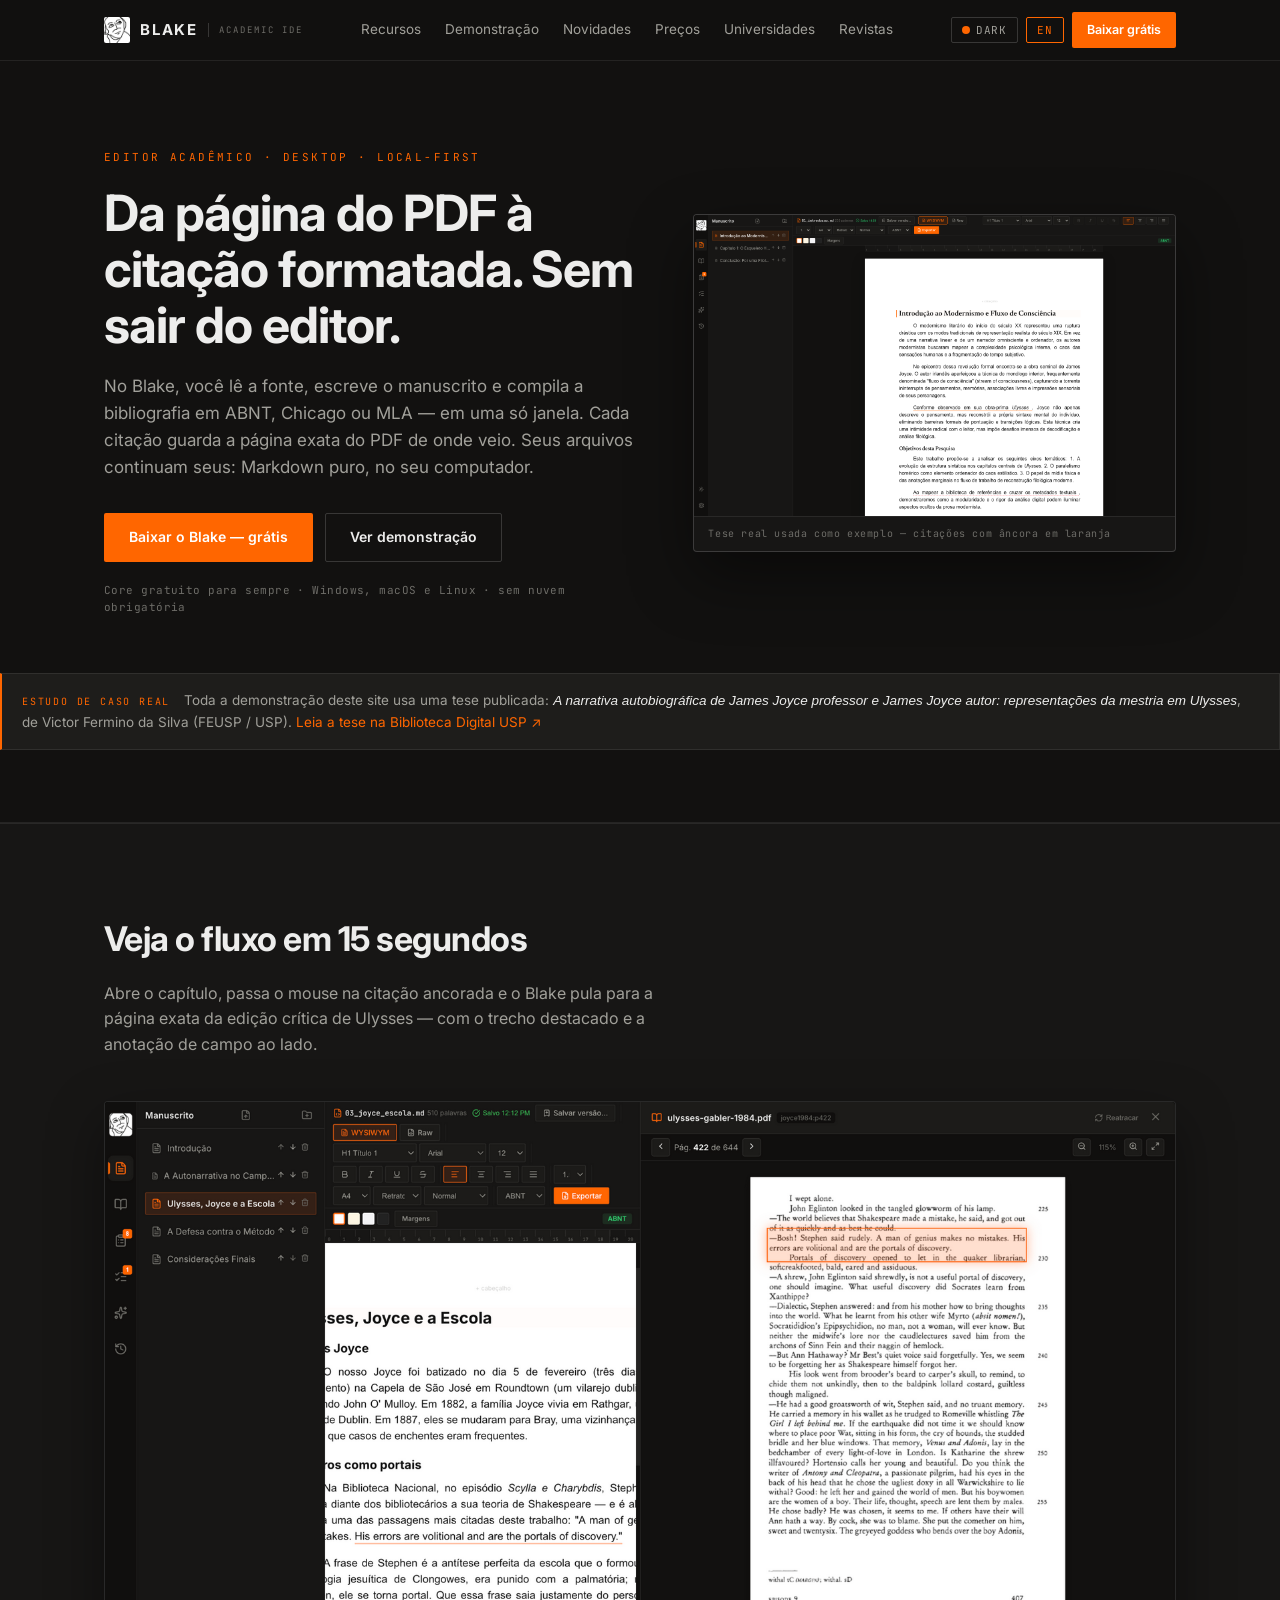
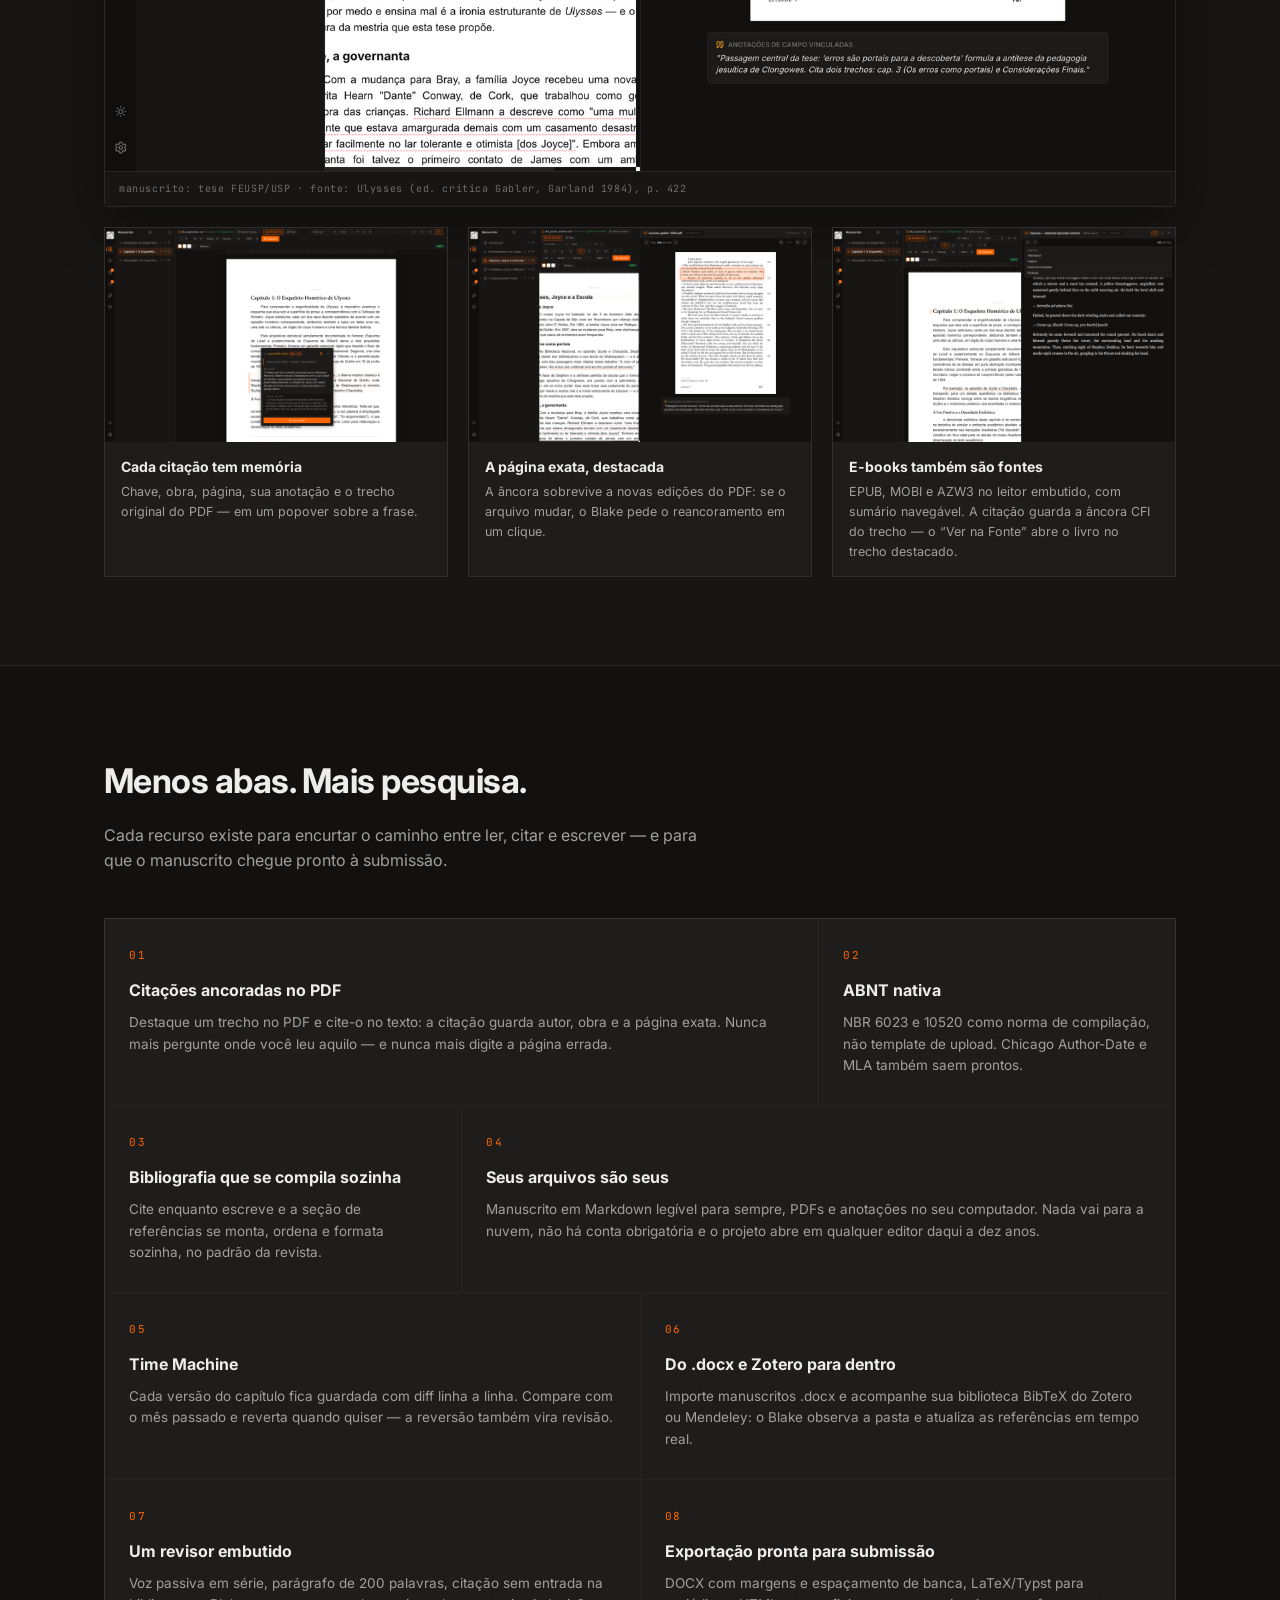
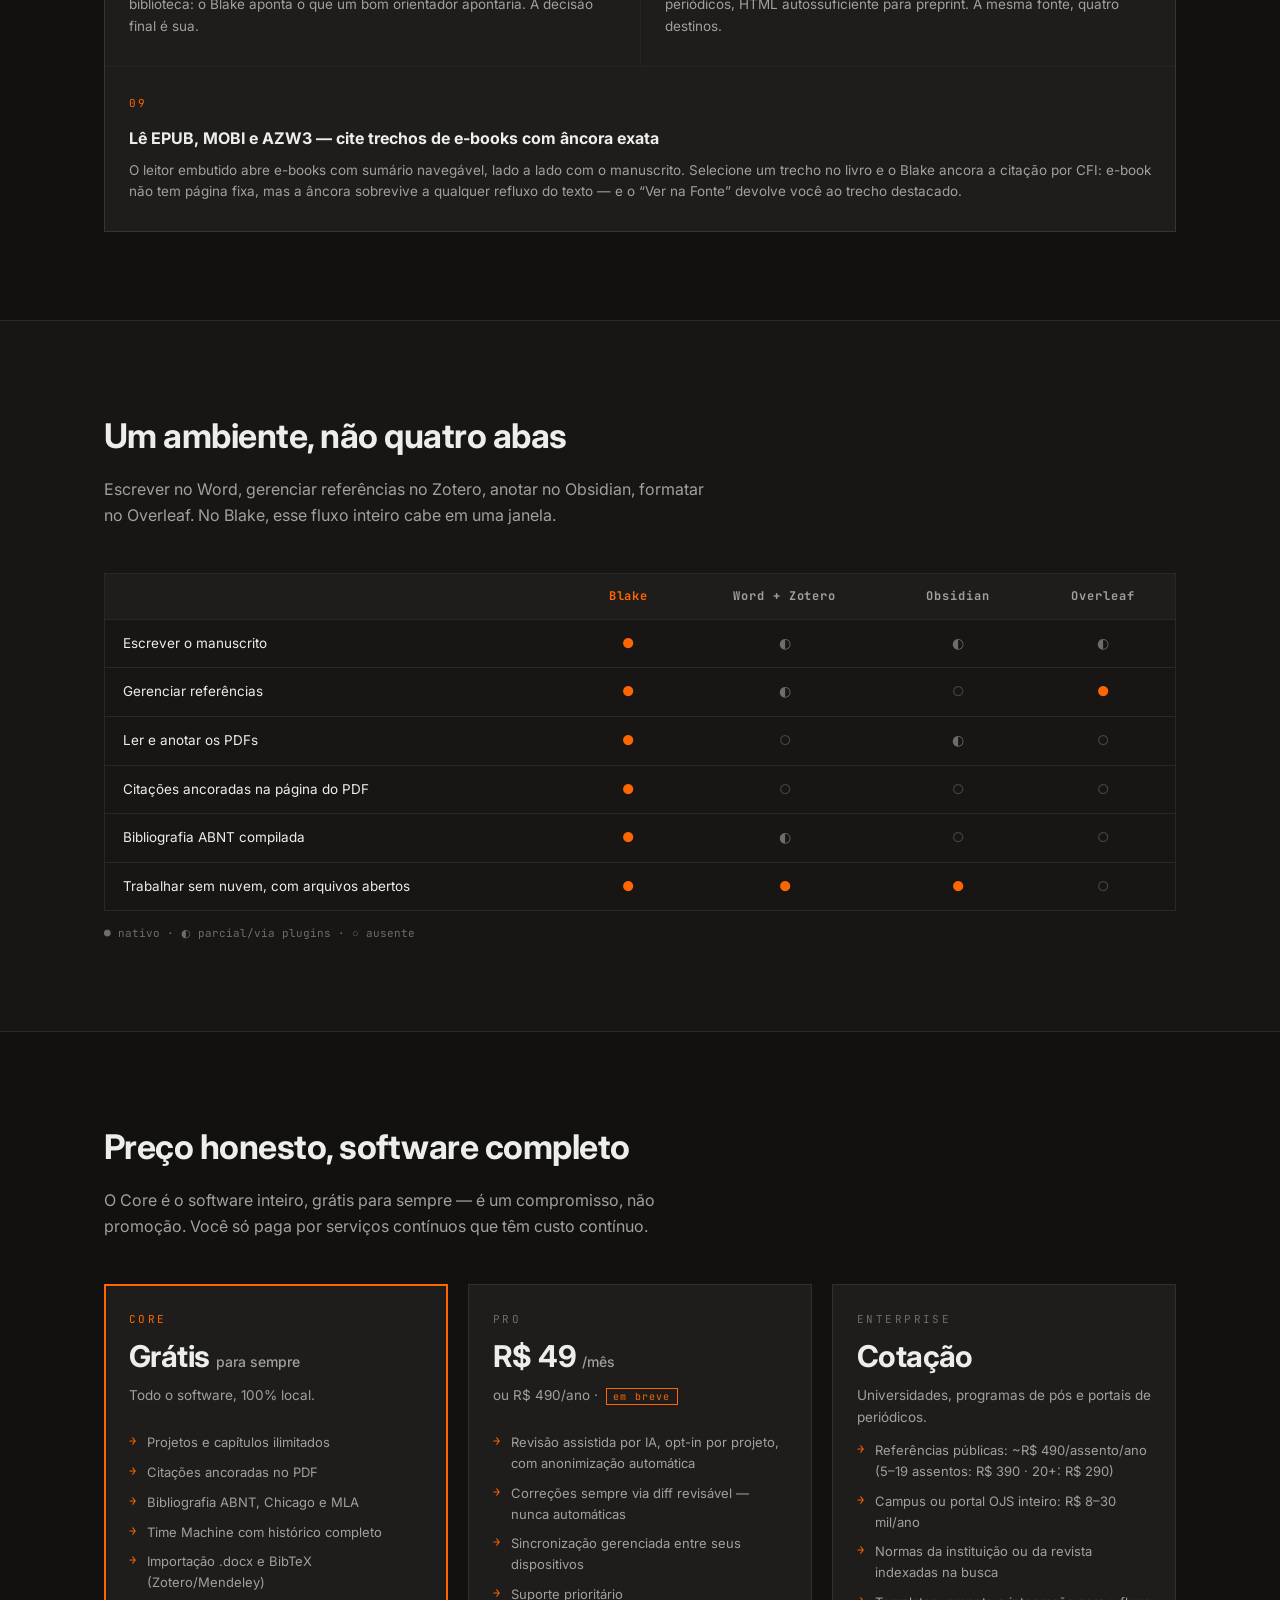
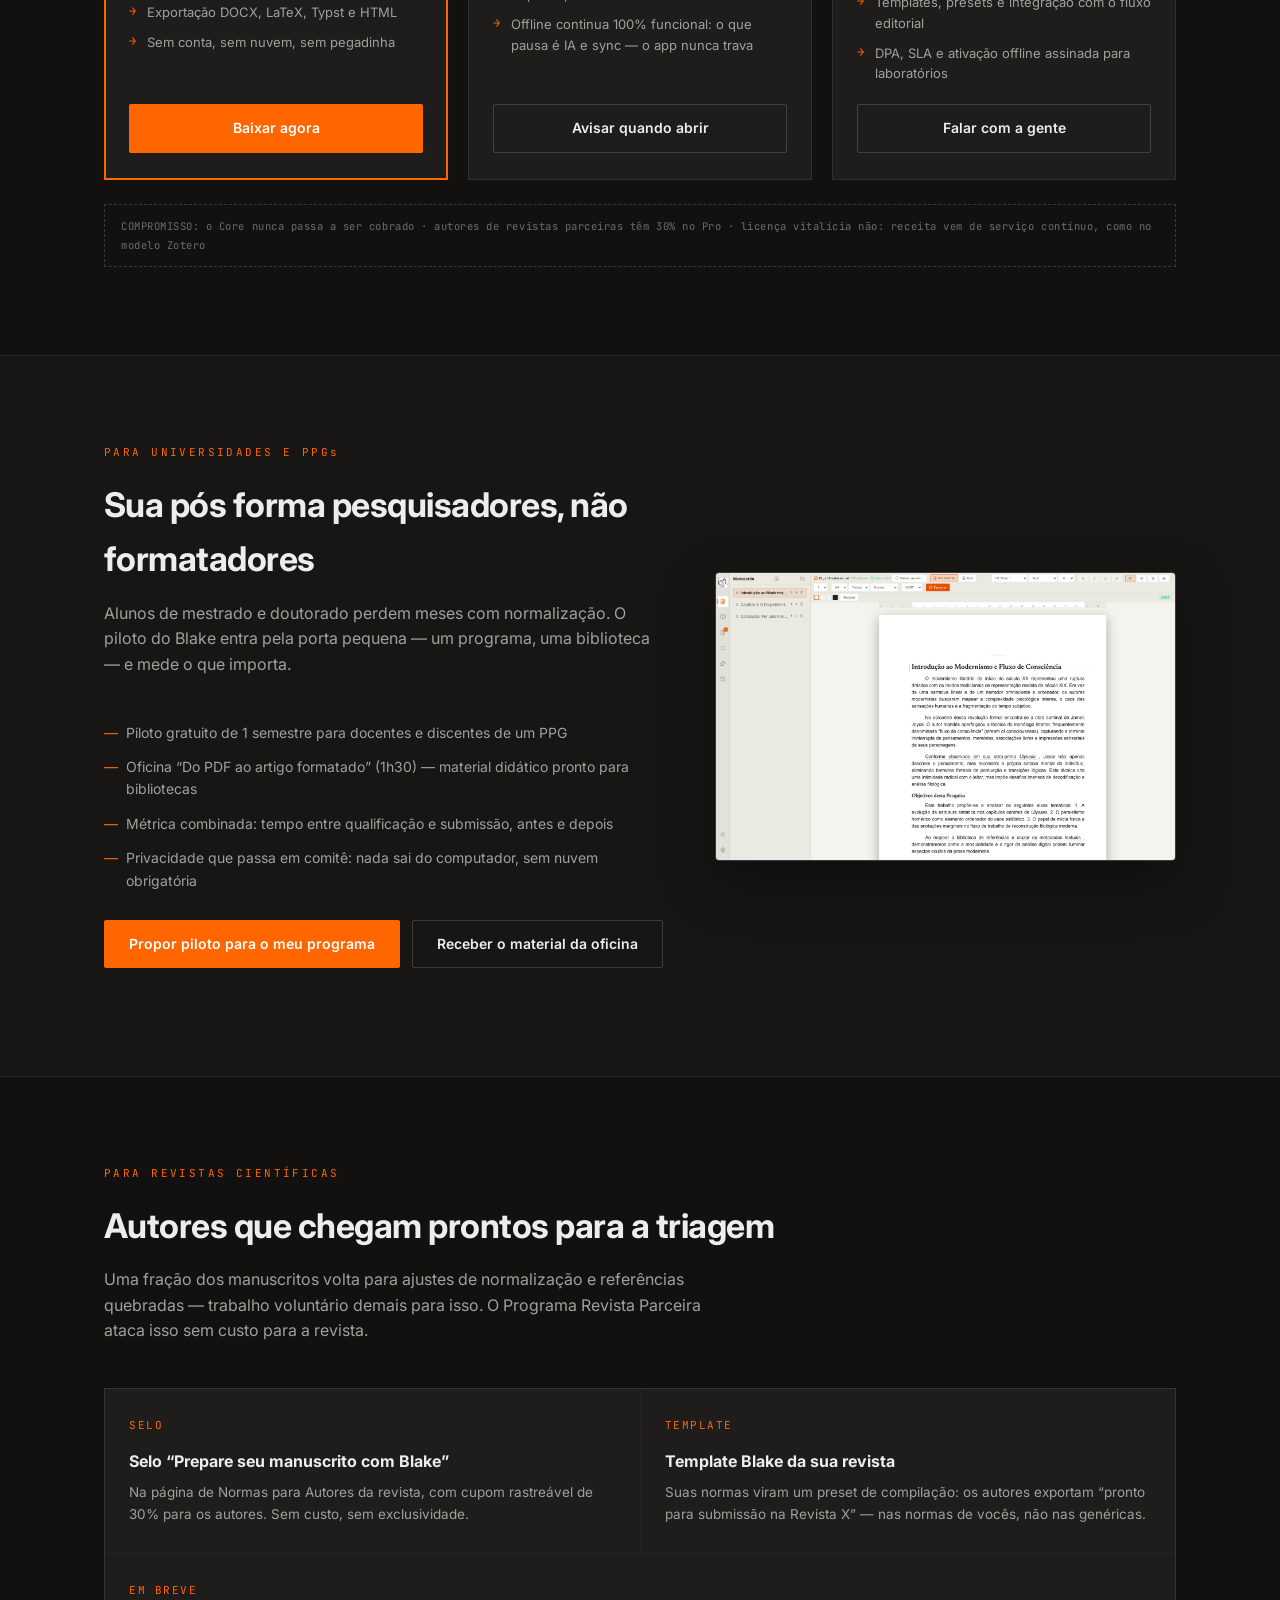
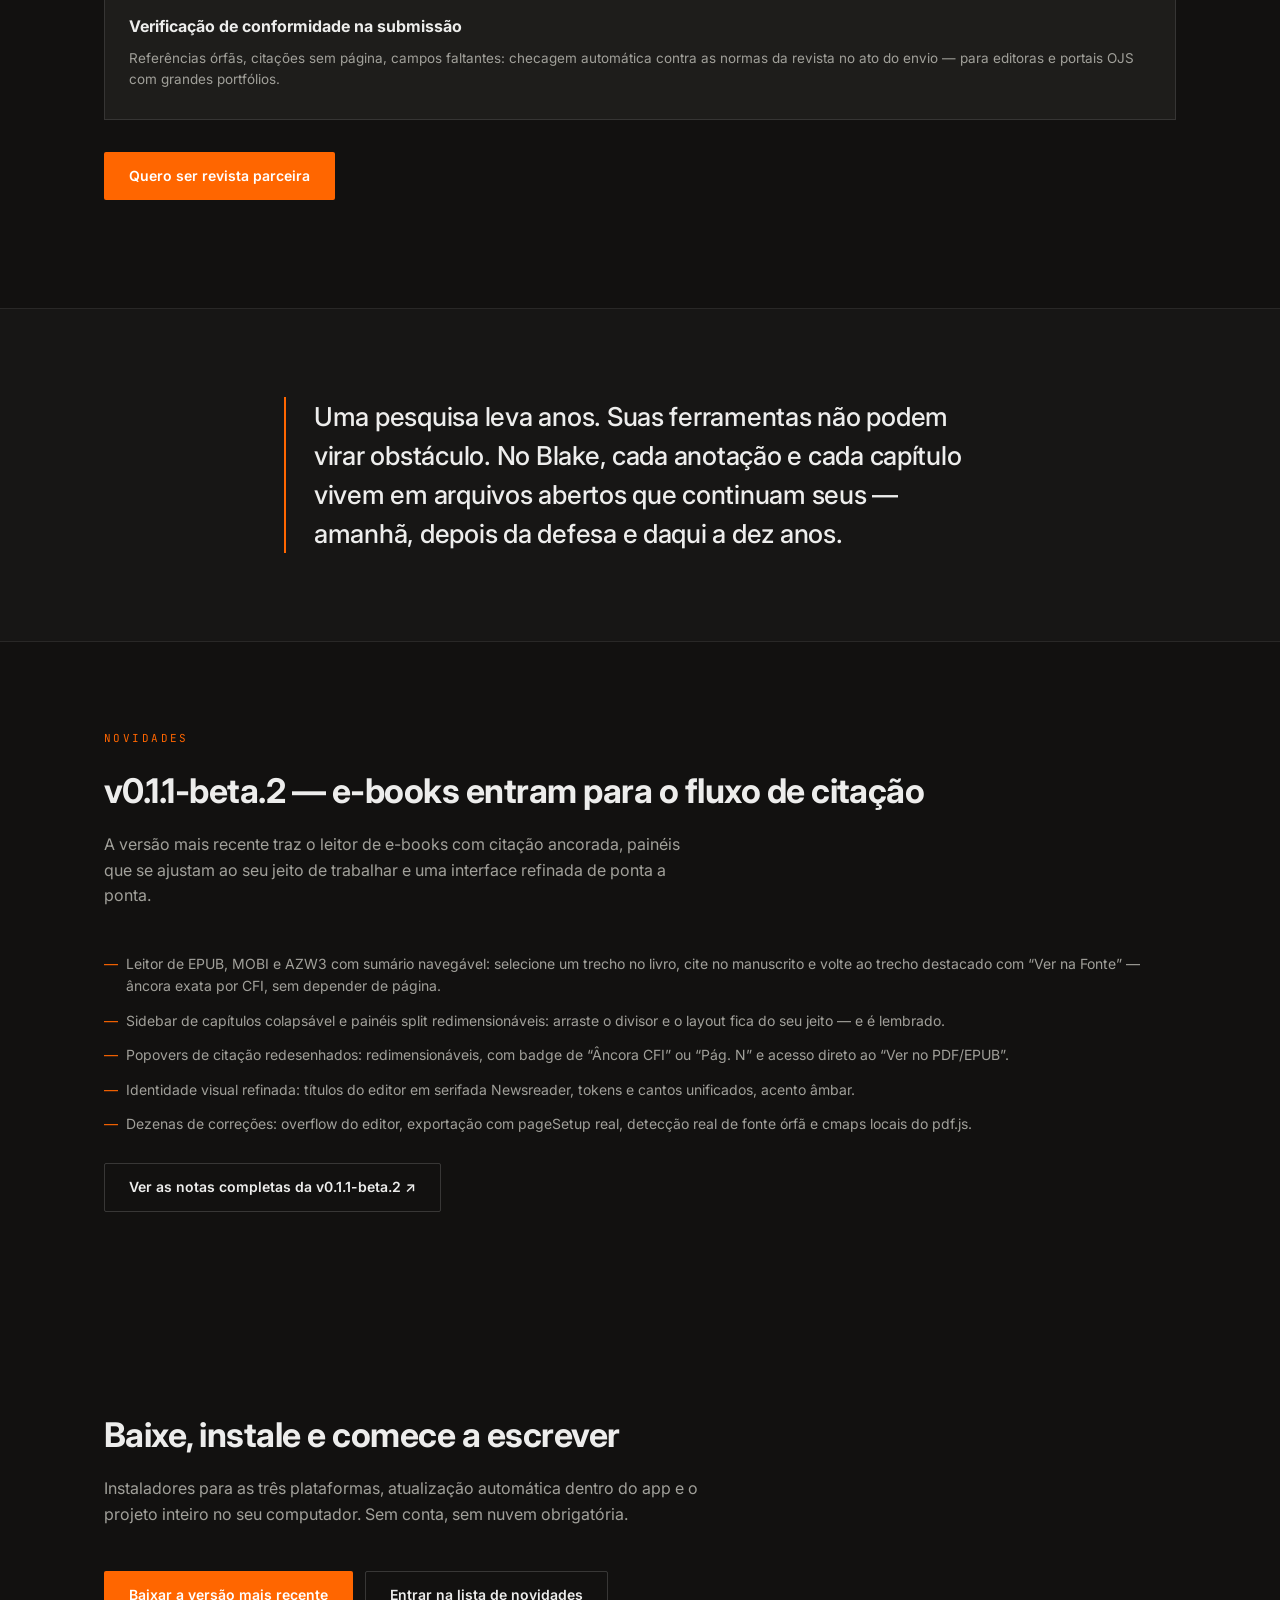
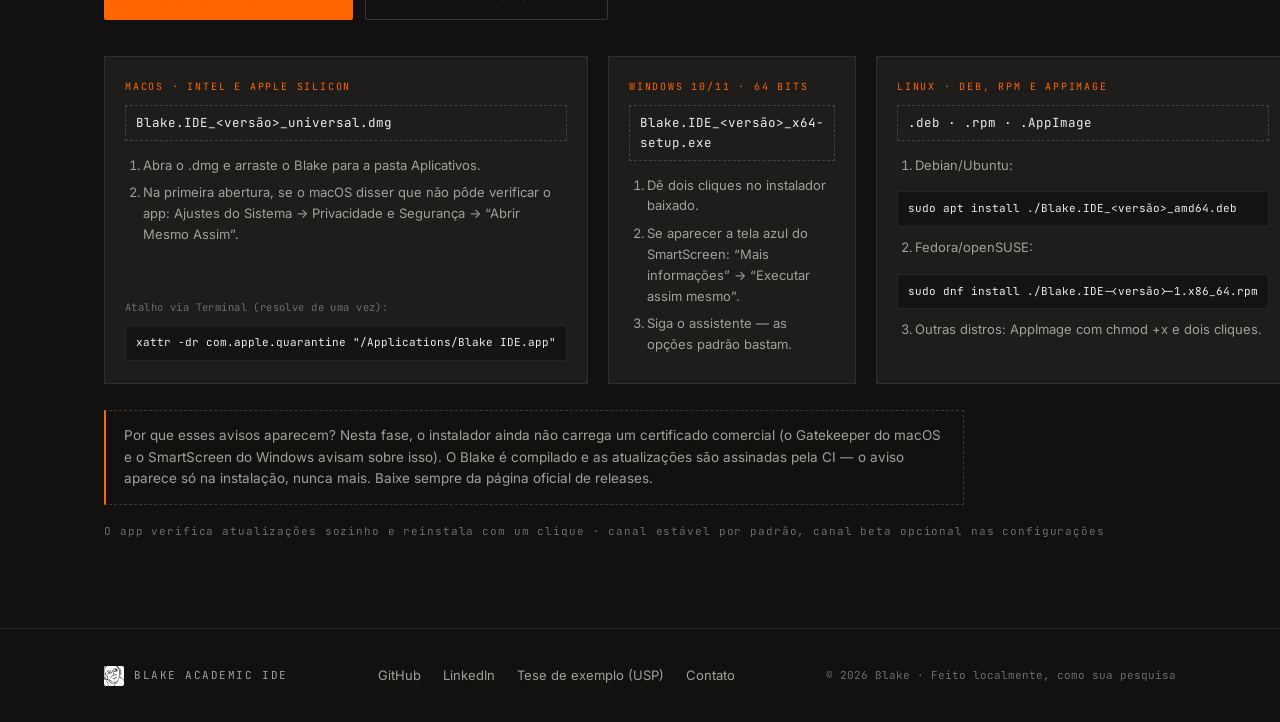
==== commit df49f829: "site: novidades v0.1.1-beta.2 — EPUB com citação por CFI, painéis redimensionáveis, UI refinada" ====
--- a/index.html
+++ b/index.html
@@ -40,6 +40,7 @@
       <nav class="header-nav">
         <a href="#recursos" data-pt="Recursos" data-en="Features">Recursos</a>
         <a href="#demo" data-pt="Demonstração" data-en="Demo">Demonstração</a>
+        <a href="#novidades" data-pt="Novidades" data-en="What's new">Novidades</a>
         <a href="#precos" data-pt="Preços" data-en="Pricing">Preços</a>
         <a href="#universidades" data-pt="Universidades" data-en="Universities">Universidades</a>
         <a href="#revistas" data-pt="Revistas" data-en="Journals">Revistas</a>
@@ -123,6 +124,13 @@
               <span data-pt="A âncora sobrevive a novas edições do PDF: se o arquivo mudar, o Blake pede o reancoramento em um clique." data-en="The anchor survives new PDF editions: if the file changes, Blake asks to re-anchor in one click.">A âncora sobrevive a novas edições do PDF: se o arquivo mudar, o Blake pede o reancoramento em um clique.</span>
             </figcaption>
           </figure>
+          <figure class="demo-card">
+            <img src="assets/app/epub-reader.png" alt="Leitor EPUB do Blake aberto com sumário navegável ao lado do manuscrito" />
+            <figcaption>
+              <strong data-pt="E-books também são fontes" data-en="E-books are sources too">E-books também são fontes</strong>
+              <span data-pt="EPUB, MOBI e AZW3 no leitor embutido, com sumário navegável. A citação guarda a âncora CFI do trecho — o “Ver na Fonte” abre o livro no trecho destacado." data-en="EPUB, MOBI, and AZW3 in the built-in reader, with a navigable table of contents. The citation keeps the passage's CFI anchor — “View in Source” opens the book at the highlighted passage.">EPUB, MOBI e AZW3 no leitor embutido, com sumário navegável. A citação guarda a âncora CFI do trecho — o “Ver na Fonte” abre o livro no trecho destacado.</span>
+            </figcaption>
+          </figure>
         </div>
       </div>
     </section>
@@ -175,6 +183,11 @@
             <span class="feature-num mono">08</span>
             <h3 data-pt="Exportação pronta para submissão" data-en="Submission-ready export">Exportação pronta para submissão</h3>
             <p data-pt="DOCX com margens e espaçamento de banca, LaTeX/Typst para periódicos, HTML autossuficiente para preprint. A mesma fonte, quatro destinos." data-en="DOCX with committee margins and spacing, LaTeX/Typst for journals, self-contained HTML for preprints. One source, four targets.">DOCX com margens e espaçamento de banca, LaTeX/Typst para periódicos, HTML autossuficiente para preprint. A mesma fonte, quatro destinos.</p>
+          </div>
+          <div class="feature-card span-6">
+            <span class="feature-num mono">09</span>
+            <h3 data-pt="Lê EPUB, MOBI e AZW3 — cite trechos de e-books com âncora exata" data-en="Reads EPUB, MOBI & AZW3 — cite e-book passages with an exact anchor">Lê EPUB, MOBI e AZW3 — cite trechos de e-books com âncora exata</h3>
+            <p data-pt="O leitor embutido abre e-books com sumário navegável, lado a lado com o manuscrito. Selecione um trecho no livro e o Blake ancora a citação por CFI: e-book não tem página fixa, mas a âncora sobrevive a qualquer refluxo do texto — e o “Ver na Fonte” devolve você ao trecho destacado." data-en="The built-in reader opens e-books with a navigable table of contents, side by side with the manuscript. Select a passage in the book and Blake anchors the citation by CFI: e-books have no fixed pages, but the anchor survives any text reflow — and “View in Source” takes you back to the highlighted passage.">O leitor embutido abre e-books com sumário navegável, lado a lado com o manuscrito. Selecione um trecho no livro e o Blake ancora a citação por CFI: e-book não tem página fixa, mas a âncora sobrevive a qualquer refluxo do texto — e o “Ver na Fonte” devolve você ao trecho destacado.</p>
           </div>
         </div>
       </div>
@@ -360,6 +373,28 @@
       </div>
     </section>
 
+    <!-- NOVIDADES -->
+    <section id="novidades" class="section">
+      <div class="container">
+        <p class="mono audience-eyebrow" data-pt="NOVIDADES" data-en="WHAT'S NEW">NOVIDADES</p>
+        <h2 class="section-title" data-pt="v0.1.1-beta.2 — e-books entram para o fluxo de citação" data-en="v0.1.1-beta.2 — e-books join the citation flow">v0.1.1-beta.2 — e-books entram para o fluxo de citação</h2>
+        <p class="section-sub" data-pt="A versão mais recente traz o leitor de e-books com citação ancorada, painéis que se ajustam ao seu jeito de trabalhar e uma interface refinada de ponta a ponta."
+            data-en="The latest release brings the e-book reader with anchored citations, panels that adapt to the way you work, and an interface refined end to end.">
+          A versão mais recente traz o leitor de e-books com citação ancorada, painéis que se ajustam ao seu jeito de trabalhar e uma interface refinada de ponta a ponta.
+        </p>
+        <ul class="audience-list">
+          <li data-pt="Leitor de EPUB, MOBI e AZW3 com sumário navegável: selecione um trecho no livro, cite no manuscrito e volte ao trecho destacado com “Ver na Fonte” — âncora exata por CFI, sem depender de página." data-en="EPUB, MOBI, and AZW3 reader with a navigable table of contents: select a passage in the book, cite it in the manuscript, and jump back to the highlighted passage with “View in Source” — an exact CFI anchor, no page numbers needed.">Leitor de EPUB, MOBI e AZW3 com sumário navegável: selecione um trecho no livro, cite no manuscrito e volte ao trecho destacado com “Ver na Fonte” — âncora exata por CFI, sem depender de página.</li>
+          <li data-pt="Sidebar de capítulos colapsável e painéis split redimensionáveis: arraste o divisor e o layout fica do seu jeito — e é lembrado." data-en="Collapsible chapter sidebar and resizable split panels: drag the divider and the layout stays your way — and is remembered.">Sidebar de capítulos colapsável e painéis split redimensionáveis: arraste o divisor e o layout fica do seu jeito — e é lembrado.</li>
+          <li data-pt="Popovers de citação redesenhados: redimensionáveis, com badge de “Âncora CFI” ou “Pág. N” e acesso direto ao “Ver no PDF/EPUB”." data-en="Redesigned citation popovers: resizable, with a “CFI Anchor” or “P. N” badge and one-click “View in PDF/EPUB”.">Popovers de citação redesenhados: redimensionáveis, com badge de “Âncora CFI” ou “Pág. N” e acesso direto ao “Ver no PDF/EPUB”.</li>
+          <li data-pt="Identidade visual refinada: títulos do editor em serifada Newsreader, tokens e cantos unificados, acento âmbar." data-en="Refined visual identity: editor titles in the Newsreader serif, unified tokens and corners, amber accent.">Identidade visual refinada: títulos do editor em serifada Newsreader, tokens e cantos unificados, acento âmbar.</li>
+          <li data-pt="Dezenas de correções: overflow do editor, exportação com pageSetup real, detecção real de fonte órfã e cmaps locais do pdf.js." data-en="Dozens of fixes: editor overflow, export with real pageSetup, real orphaned-source detection, and local pdf.js cmaps.">Dezenas de correções: overflow do editor, exportação com pageSetup real, detecção real de fonte órfã e cmaps locais do pdf.js.</li>
+        </ul>
+        <div class="hero-ctas">
+          <a href="https://github.com/vfermino/blake-site/releases/tag/v0.1.1-beta.2" target="_blank" rel="noopener" class="btn btn-ghost" data-pt="Ver as notas completas da v0.1.1-beta.2 ↗" data-en="Read the full v0.1.1-beta.2 notes ↗">Ver as notas completas da v0.1.1-beta.2 ↗</a>
+        </div>
+      </div>
+    </section>
+
     <!-- DOWNLOAD / INSTALAÇÃO -->
     <section id="baixar" class="section">
       <div class="container">
--- a/style.css
+++ b/style.css
@@ -270,7 +270,7 @@
 
 .demo-grid {
   display: grid;
-  grid-template-columns: 1fr 1fr;
+  grid-template-columns: repeat(3, 1fr);
   gap: 20px;
   margin-top: 20px;
 }
